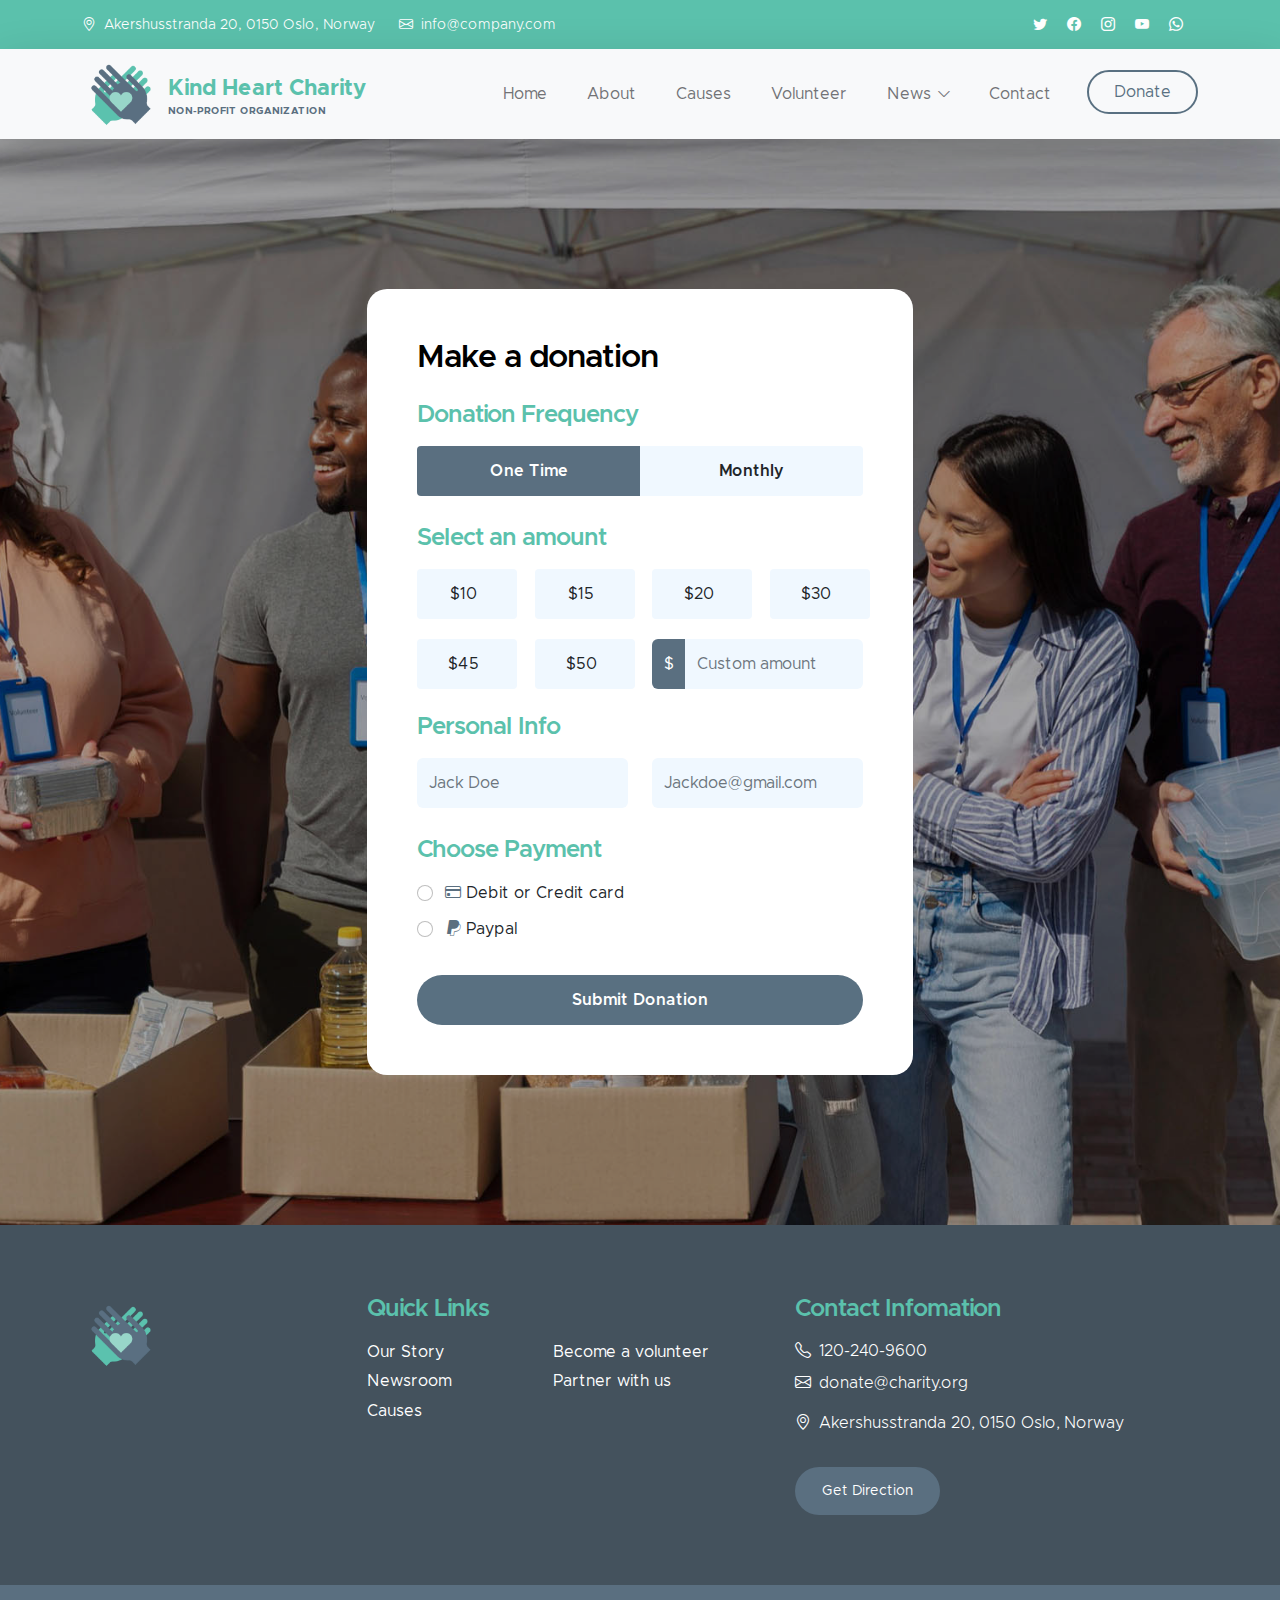
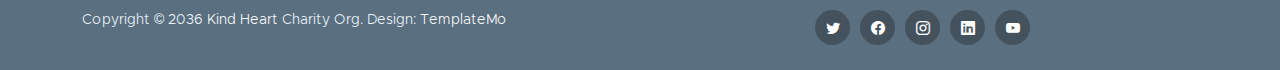
==== donate.html @ e9a48fe2 "upload template" ====
<!doctype html>
<html lang="en">
    <head>
        <meta charset="utf-8">
        <meta name="viewport" content="width=device-width, initial-scale=1">

        <meta name="description" content="">
        <meta name="author" content="">

        <title>Kind Heart Charity - Donation</title>

        <!-- CSS FILES -->        
        <link href="css/bootstrap.min.css" rel="stylesheet">

        <link href="css/bootstrap-icons.css" rel="stylesheet">

        <link href="css/templatemo-kind-heart-charity.css" rel="stylesheet">
<!--

TemplateMo 581 Kind Heart Charity

https://templatemo.com/tm-581-kind-heart-charity

-->
    </head>
    
    <body>

        <header class="site-header">
            <div class="container">
                <div class="row">
                    
                    <div class="col-lg-8 col-12 d-flex flex-wrap">
                        <p class="d-flex me-4 mb-0">
                            <i class="bi-geo-alt me-2"></i>
                            Akershusstranda 20, 0150 Oslo, Norway
                        </p>

                        <p class="d-flex mb-0">
                            <i class="bi-envelope me-2"></i>

                            <a href="mailto:info@company.com">
                                info@company.com
                            </a>
                        </p>
                    </div>

                    <div class="col-lg-3 col-12 ms-auto d-lg-block d-none">
                        <ul class="social-icon">
                            <li class="social-icon-item">
                                <a href="#" class="social-icon-link bi-twitter"></a>
                            </li>

                            <li class="social-icon-item">
                                <a href="#" class="social-icon-link bi-facebook"></a>
                            </li>

                            <li class="social-icon-item">
                                <a href="#" class="social-icon-link bi-instagram"></a>
                            </li>

                            <li class="social-icon-item">
                                <a href="#" class="social-icon-link bi-youtube"></a>
                            </li>

                            <li class="social-icon-item">
                                <a href="#" class="social-icon-link bi-whatsapp"></a>
                            </li>
                        </ul>
                    </div>

                </div>
            </div>
        </header>

        <nav class="navbar navbar-expand-lg bg-light shadow-lg">
            <div class="container">
                <a class="navbar-brand" href="index.html">
                    <img src="images/logo.png" class="logo img-fluid" alt="">
                    <span>
                        Kind Heart Charity
                        <small>Non-profit Organization</small>
                    </span>
                </a>

                <button class="navbar-toggler" type="button" data-bs-toggle="collapse" data-bs-target="#navbarNav" aria-controls="navbarNav" aria-expanded="false" aria-label="Toggle navigation">
                    <span class="navbar-toggler-icon"></span>
                </button>

                <div class="collapse navbar-collapse" id="navbarNav">
                    <ul class="navbar-nav ms-auto">
                        <li class="nav-item">
                            <a class="nav-link click-scroll" href="index.html#section_1">Home</a>
                        </li>

                        <li class="nav-item">
                            <a class="nav-link click-scroll" href="index.html#section_2">About</a>
                        </li>

                        <li class="nav-item">
                            <a class="nav-link click-scroll" href="index.html#section_3">Causes</a>
                        </li>

                        <li class="nav-item">
                            <a class="nav-link click-scroll" href="index.html#section_4">Volunteer</a>
                        </li>

                        <li class="nav-item dropdown">
                            <a class="nav-link click-scroll dropdown-toggle" href="index.html#section_5" id="navbarLightDropdownMenuLink" role="button" data-bs-toggle="dropdown" aria-expanded="false">News</a>

                            <ul class="dropdown-menu dropdown-menu-light" aria-labelledby="navbarLightDropdownMenuLink">
                                <li><a class="dropdown-item" href="news.html">News Listing</a></li>

                                <li><a class="dropdown-item" href="news-detail.html">News Detail</a></li>
                            </ul>
                        </li>

                        <li class="nav-item">
                            <a class="nav-link click-scroll" href="index.html#section_6">Contact</a>
                        </li>

                        <li class="nav-item ms-3">
                            <a class="nav-link custom-btn custom-border-btn btn" href="donate.html">Donate</a>
                        </li>
                    </ul>
                </div>
            </div>
        </nav>

        <main>

            <section class="donate-section">
                <div class="section-overlay"></div>
                <div class="container">
                    <div class="row">

                        <div class="col-lg-6 col-12 mx-auto">
                            <form class="custom-form donate-form" action="#" method="get" role="form">
                                <h3 class="mb-4">Make a donation</h3>

                                <div class="row">
                                    <div class="col-lg-12 col-12">
                                        <h5 class="mb-3">Donation Frequency</h5>
                                    </div>

                                    <div class="col-lg-6 col-6 form-check-group form-check-group-donation-frequency">
                                        <div class="form-check form-check-radio">
                                            <input class="form-check-input" type="radio" name="DonationFrequency" id="DonationFrequencyOne" checked>
                                            
                                            <label class="form-check-label" for="DonationFrequencyOne">
                                                One Time
                                            </label>
                                        </div>
                                    </div>

                                    <div class="col-lg-6 col-6 form-check-group form-check-group-donation-frequency">
                                        <div class="form-check form-check-radio">
                                            <input class="form-check-input" type="radio" name="DonationFrequency" id="DonationFrequencyMonthly">
                                            
                                            <label class="form-check-label" for="DonationFrequencyMonthly">
                                                Monthly
                                            </label>
                                        </div>
                                    </div>

                                    <div class="col-lg-12 col-12">
                                        <h5 class="mt-2 mb-3">Select an amount</h5>
                                    </div>

                                    <div class="col-lg-3 col-md-6 col-6 form-check-group">
                                        <div class="form-check form-check-radio">
                                            <input class="form-check-input" type="radio" name="flexRadioDefault" id="flexRadioDefault1">
                                            <label class="form-check-label" for="flexRadioDefault1">
                                                $10
                                            </label>
                                        </div>
                                    </div>

                                    <div class="col-lg-3 col-md-6 col-6 form-check-group">
                                        <div class="form-check form-check-radio">
                                            <input class="form-check-input" type="radio" name="flexRadioDefault" id="flexRadioDefault2">
                                            <label class="form-check-label" for="flexRadioDefault2">
                                                $15
                                            </label>
                                        </div>
                                    </div>

                                    <div class="col-lg-3 col-md-6 col-6 form-check-group">
                                        <div class="form-check form-check-radio">
                                            <input class="form-check-input" type="radio" name="flexRadioDefault" id="flexRadioDefault3">
                                            <label class="form-check-label" for="flexRadioDefault3">
                                                $20
                                            </label>
                                        </div>
                                    </div>

                                    <div class="col-lg-3 col-md-6 col-6 form-check-group">
                                        <div class="form-check form-check-radio">
                                            <input class="form-check-input" type="radio" name="flexRadioDefault" id="flexRadioDefault4">
                                            <label class="form-check-label" for="flexRadioDefault4">
                                                $30
                                            </label>
                                        </div>
                                    </div>

                                    <div class="col-lg-3 col-md-6 col-6 form-check-group">
                                        <div class="form-check form-check-radio">
                                            <input class="form-check-input" type="radio" name="flexRadioDefault" id="flexRadioDefault5">
                                            <label class="form-check-label" for="flexRadioDefault5">
                                                $45
                                            </label>
                                        </div>
                                    </div>

                                    <div class="col-lg-3 col-md-6 col-6 form-check-group">
                                        <div class="form-check form-check-radio">
                                            <input class="form-check-input" type="radio" name="flexRadioDefault" id="flexRadioDefault6">
                                            <label class="form-check-label" for="flexRadioDefault6">
                                                $50
                                            </label>
                                        </div>
                                    </div>

                                    <div class="col-lg-6 col-12 form-check-group">
                                        <div class="input-group">
                                            <span class="input-group-text" id="basic-addon1">$</span>
                                            
                                            <input type="text" class="form-control" placeholder="Custom amount" aria-label="Username" aria-describedby="basic-addon1">
                                        </div>
                                    </div>

                                    <div class="col-lg-12 col-12">
                                        <h5 class="mt-1">Personal Info</h5>
                                    </div>

                                    <div class="col-lg-6 col-12 mt-2">
                                        <input type="text" name="donation-name" id="donation-name" class="form-control" placeholder="Jack Doe" required>
                                    </div>

                                    <div class="col-lg-6 col-12 mt-2">
                                        <input type="email" name="donation-email" id="donation-email" pattern="[^ @]*@[^ @]*" class="form-control" placeholder="Jackdoe@gmail.com" required>
                                    </div>

                                    <div class="col-lg-12 col-12">
                                        <h5 class="mt-4 pt-1">Choose Payment</h5>
                                    </div>

                                    <div class="col-lg-12 col-12 mt-2">
                                        <div class="form-check">
                                            <input class="form-check-input" type="radio" name="DonationPayment" id="flexRadioDefault9">
                                            <label class="form-check-label" for="flexRadioDefault9">
                                                <i class="bi-credit-card custom-icon ms-1"></i>
                                                Debit or Credit card
                                            </label>
                                        </div>

                                        <div class="form-check">
                                            <input class="form-check-input" type="radio" name="DonationPayment" id="flexRadioDefault10">
                                            <label class="form-check-label" for="flexRadioDefault10">
                                                <i class="bi-paypal custom-icon ms-1"></i>
                                                Paypal
                                            </label>
                                        </div>

                                        <button type="submit" class="form-control mt-4">Submit Donation</button>
                                    </div>
                                </div>
                            </form>
                        </div>

                    </div>
                </div>
            </section>
        </main>

        <footer class="site-footer">
            <div class="container">
                <div class="row">
                    <div class="col-lg-3 col-12 mb-4">
                        <img src="images/logo.png" class="logo img-fluid" alt="">
                    </div>

                    <div class="col-lg-4 col-md-6 col-12 mb-4">
                        <h5 class="site-footer-title mb-3">Quick Links</h5>

                        <ul class="footer-menu">
                            <li class="footer-menu-item"><a href="#" class="footer-menu-link">Our Story</a></li>

                            <li class="footer-menu-item"><a href="#" class="footer-menu-link">Newsroom</a></li>

                            <li class="footer-menu-item"><a href="#" class="footer-menu-link">Causes</a></li>

                            <li class="footer-menu-item"><a href="#" class="footer-menu-link">Become a volunteer</a></li>

                            <li class="footer-menu-item"><a href="#" class="footer-menu-link">Partner with us</a></li>
                        </ul>
                    </div>

                    <div class="col-lg-4 col-md-6 col-12 mx-auto">
                        <h5 class="site-footer-title mb-3">Contact Infomation</h5>

                        <p class="text-white d-flex mb-2">
                            <i class="bi-telephone me-2"></i>

                            <a href="tel: 305-240-9671" class="site-footer-link">
                                120-240-9600
                            </a>
                        </p>

                        <p class="text-white d-flex">
                            <i class="bi-envelope me-2"></i>

                            <a href="mailto:donate@charity.org" class="site-footer-link">
                                donate@charity.org
                            </a>
                        </p>

                        <p class="text-white d-flex mt-3">
                            <i class="bi-geo-alt me-2"></i>
                            Akershusstranda 20, 0150 Oslo, Norway
                        </p>

                        <a href="#" class="custom-btn btn mt-3">Get Direction</a>
                    </div>
                </div>
            </div>

            <div class="site-footer-bottom">
                <div class="container">
                    <div class="row">

                        <div class="col-lg-6 col-md-7 col-12">
                            <p class="copyright-text mb-0">Copyright © 2036 <a href="#">Kind Heart</a> Charity Org.
                        	Design: <a href="https://templatemo.com" target="_blank">TemplateMo</a></p>
                        </div>
                        
                        <div class="col-lg-6 col-md-5 col-12 d-flex justify-content-center align-items-center mx-auto">
                            <ul class="social-icon">
                                <li class="social-icon-item">
                                    <a href="#" class="social-icon-link bi-twitter"></a>
                                </li>

                                <li class="social-icon-item">
                                    <a href="#" class="social-icon-link bi-facebook"></a>
                                </li>

                                <li class="social-icon-item">
                                    <a href="#" class="social-icon-link bi-instagram"></a>
                                </li>

                                <li class="social-icon-item">
                                    <a href="#" class="social-icon-link bi-linkedin"></a>
                                </li>

                                <li class="social-icon-item">
                                    <a href="https://youtube.com/templatemo" class="social-icon-link bi-youtube"></a>
                                </li>
                            </ul>
                        </div>
                        
                    </div>
                </div>
            </div>
        </footer>

        <!-- JAVASCRIPT FILES -->
        <script src="js/jquery.min.js"></script>
        <script src="js/bootstrap.min.js"></script>
        <script src="js/jquery.sticky.js"></script>
        <script src="js/counter.js"></script>
        <script src="js/custom.js"></script>

    </body>
</html>
---- css/templatemo-kind-heart-charity.css ----
/*

TemplateMo 581 Kind Heart Charity

https://templatemo.com/tm-581-kind-heart-charity

*/



@font-face {
    font-family: 'Metropolis';
    src: url('../fonts/Metropolis/Metropolis-Regular.woff2') format('woff2'),
        url('../fonts/Metropolis/Metropolis-Regular.woff') format('woff');
    font-weight: normal;
    font-style: normal;
    font-display: swap;
}

@font-face {
    font-family: 'Metropolis';
    src: url('../fonts/Metropolis/Metropolis-Light.woff2') format('woff2'),
        url('../fonts/Metropolis/Metropolis-Light.woff') format('woff');
    font-weight: 300;
    font-style: normal;
    font-display: swap;
}

@font-face {
    font-family: 'Metropolis';
    src: url('../fonts/Metropolis/Metropolis-SemiBold.woff2') format('woff2'),
        url('../fonts/Metropolis/Metropolis-SemiBold.woff') format('woff');
    font-weight: 600;
    font-style: normal;
    font-display: swap;
}

@font-face {
    font-family: 'Metropolis';
    src: url('../fonts/Metropolis/Metropolis-Bold.woff2') format('woff2'),
        url('../fonts/Metropolis/Metropolis-Bold.woff') format('woff');
    font-weight: bold;
    font-style: normal;
    font-display: swap;
}

/*---------------------------------------
  CUSTOM PROPERTIES ( VARIABLES )             
-----------------------------------------*/
:root {
  --white-color:                  #ffffff;
  --primary-color:                #5bc1ac;
  --secondary-color:              #5a6f80;
  --section-bg-color:             #f0f8ff;
  --site-footer-bg-color:         #44525d;
  --custom-btn-bg-color:          #597081;
  --custom-btn-bg-hover-color:    #5bc1ac;
  --dark-color:                   #000000;
  --p-color:                      #717275;
  --border-color:                 #e9eaeb;

  --body-font-family:             'Metropolis', sans-serif;

  --h1-font-size:                 52px;
  --h2-font-size:                 46px;
  --h3-font-size:                 32px;
  --h4-font-size:                 28px;
  --h5-font-size:                 24px;
  --h6-font-size:                 22px;
  --p-font-size:                  16px;
  --btn-font-size:                18px;
  --copyright-font-size:          14px;

  --border-radius-large:          100px;
  --border-radius-medium:         20px;
  --border-radius-small:          10px;

  --font-weight-light:            300;
  --font-weight-normal:           400;
  --font-weight-semibold:         600;
  --font-weight-bold:             700;
}

body {
  background-color: var(--white-color);
  font-family: var(--body-font-family); 
}


/*---------------------------------------
  TYPOGRAPHY               
-----------------------------------------*/

h2,
h3,
h4,
h5,
h6 {
  color: var(--dark-color);
}

h1,
h2,
h3,
h4,
h5,
h6 {
  font-weight: var(--font-weight-semibold);
  letter-spacing: -1px;
}

h1 {
  font-size: var(--h1-font-size);
  font-weight: var(--font-weight-bold);
  letter-spacing: -2px;
}

h2 {
  color: var(--secondary-color);
  font-size: var(--h2-font-size);
  letter-spacing: -2px;
}

h3 {
  font-size: var(--h3-font-size);
}

h4 {
  font-size: var(--h4-font-size);
}

h5 {
  color: var(--primary-color);
  font-size: var(--h5-font-size);
}

h6 {
  font-size: var(--h6-font-size);
}

p {
  color: var(--p-color);
  font-size: var(--p-font-size);
  font-weight: var(--font-weight-light);
}

ul li {
  color: var(--p-color);
  font-size: var(--p-font-size);
  font-weight: var(--font-weight-normal);
}

a, 
button {
  touch-action: manipulation;
  transition: all 0.3s;
}

a {
  color: var(--p-color);
  text-decoration: none;
}

a:hover {
  color: var(--primary-color);
}

b,
strong {
  font-weight: var(--font-weight-bold);
}


/*---------------------------------------
  SECTION               
-----------------------------------------*/
.section-padding {
  padding-top: 100px;
  padding-bottom: 100px;
}

.section-bg {
  background-color: var(--section-bg-color);
}

.section-overlay {
  background: rgba(0, 0, 0, 0.35);
  position: absolute;
  top: 0;
  left: 0;
  pointer-events: none;
  width: 100%;
  height: 100%;
}

.section-overlay + .container {
  position: relative;
}


/*---------------------------------------
  CUSTOM BLOCK               
-----------------------------------------*/
.custom-block-wrap {
  background: var(--white-color);
  border-radius: var(--border-radius-medium);
  position: relative;
  overflow: hidden;
  transition: all 0.5s;
}

.custom-block-wrap:hover {
  box-shadow: 0 1rem 3rem rgba(0,0,0,.175);
}

.custom-block-body {
  padding: 30px;
}

.custom-block-image {
  display: block;
  width: 100%;
  height: 100%;
  object-fit: cover;
}

.custom-block .custom-btn {
  border-radius: 0;
  display: block;
}


/*---------------------------------------
  PROGRESS BAR               
-----------------------------------------*/
.progress {
  background: var(--border-color);
  height: 5px;
}

.progress-bar {
  background: var(--secondary-color);
}


/*---------------------------------------
  CUSTOM ICON COLOR               
-----------------------------------------*/
.custom-icon {
  color: var(--secondary-color);
}


/*---------------------------------------
  CUSTOM LIST               
-----------------------------------------*/
.custom-list {
  margin-bottom: 0;
  padding-left: 0;
}

.custom-list-item {
  list-style: none;
  margin-top: 10px;
  margin-bottom: 10px;
}


/*---------------------------------------
  CUSTOM TEXT BOX               
-----------------------------------------*/
.custom-text-box {
  background: var(--white-color);
  border-radius: var(--border-radius-medium);
  margin-bottom: 24px;
  padding: 40px;
}

.custom-text-box-image {
  border-radius: var(--border-radius-medium);
  width: 100%;
  height: 100%;
  object-fit: cover;
}

.custom-text-box-icon {
  background: var(--section-bg-color);
  border-radius: var(--border-radius-large);
  color: var(--secondary-color);
  font-size: var(--h6-font-size);
  text-align: center;
  display: inline-block;
  vertical-align: middle;
  width: 25px;
  height: 25px;
  line-height: 30px;
}


/*---------------------------------------
  AVATAR IMAGE - TESTIMONIAL, AUTHOR               
-----------------------------------------*/
.avatar-image {
  border-radius: var(--border-radius-large);
  width: 65px;
  height: 65px;
  object-fit: cover;
}


/*---------------------------------------
  CUSTOM BUTTON               
-----------------------------------------*/
.custom-btn {
  background: var(--secondary-color);
  border: 2px solid transparent;
  border-radius: var(--border-radius-large);
  color: var(--white-color);
  font-size: var(--btn-font-size);
  font-weight: var(--font-weight-normal);
  line-height: normal;
  padding: 15px 25px;
}

.navbar-expand-lg .navbar-nav .nav-link.custom-btn {
  color: var(--custom-btn-bg-color);
  margin-top: 8px;
  padding: 12px 25px;
}

.custom-btn:hover {
  background: var(--primary-color);
  color: var(--white-color);
}

.custom-border-btn {
  background: transparent;
  border: 2px solid var(--custom-btn-bg-color);
  color: var(--primary-color);
}

.navbar-expand-lg .navbar-nav .nav-link.custom-btn:hover,
.custom-border-btn:hover {
  background: var(--custom-btn-bg-hover-color);
  border-color: transparent;
  color: var(--white-color);
}


/*---------------------------------------
  NAVIGATION              
-----------------------------------------*/
.navbar {
  background: var(--white-color);
  z-index: 9;
  padding-top: 0;
  padding-bottom: 0;
}

.navbar-brand {
  color: var(--primary-color);
  font-size: var(--h6-font-size);
  font-weight: var(--font-weight-bold);
}

.navbar-brand span {
  display: inline-block;
  vertical-align: middle;
}

.navbar-brand small {
  color: var(--secondary-color);
  display: block;
  font-size: 10px;
  line-height: normal;
  text-transform: uppercase;
}

.logo {
  width: 80px;
  height: auto;
}

.navbar-expand-lg .navbar-nav .nav-link {
  margin-right: 0;
  margin-left: 0;
  padding: 20px;
}

.navbar-nav .nav-link {
  display: inline-block;
  color: var(--p-color);
  font-size: var(--p-font-size);
  font-weight: var(--font-weight-medium);
  position: relative;
  padding-top: 15px;
  padding-bottom: 15px;
}

.navbar-nav .nav-link.active, 
.navbar-nav .nav-link:hover {
  background: transparent;
  color: var(--primary-color);
}

.dropdown-menu {
  background: var(--white-color);
  box-shadow: 0 1rem 3rem rgba(0,0,0,.175);
  border: 0;
  max-width: 50px;
  padding: 0;
  margin-top: 20px;
}

.dropdown-item {
  display: inline-block;
  color: var(--p-bg-color);
  font-size: var(--menu-font-size);
  font-weight: var(--font-weight-medium);
  position: relative;
  padding-top: 10px;
  padding-bottom: 10px;
}

.dropdown-menu li:last-child .dropdown-item {
  padding-top: 0;
}

.dropdown-item.active, 
.dropdown-item:active,
.dropdown-item:focus, 
.dropdown-item:hover {
  background: transparent;
  color: var(--primary-color);
}

.dropdown-toggle::after {
  content: "\f282";
  display: inline-block;
  font-family: bootstrap-icons !important;
  font-size: var(--copyright-font-size);
  font-style: normal;
  font-weight: normal !important;
  font-variant: normal;
  text-transform: none;
  line-height: 1;
  vertical-align: -.125em;
  -webkit-font-smoothing: antialiased;
  -moz-osx-font-smoothing: grayscale;
  position: relative;
  left: 2px;
  border: 0;
}

@media screen and (min-width: 992px) {
  .dropdown:hover .dropdown-menu {
    display: block;
    margin-top: 0;
  }
}

.navbar-toggler {
  border: 0;
  padding: 0;
  cursor: pointer;
  margin: 0;
  width: 30px;
  height: 35px;
  outline: none;
}

.navbar-toggler:focus {
  outline: none;
  box-shadow: none;
}

.navbar-toggler[aria-expanded="true"] .navbar-toggler-icon {
  background: transparent;
}

.navbar-toggler[aria-expanded="true"] .navbar-toggler-icon:before,
.navbar-toggler[aria-expanded="true"] .navbar-toggler-icon:after {
  transition: top 300ms 50ms ease, -webkit-transform 300ms 350ms ease;
  transition: top 300ms 50ms ease, transform 300ms 350ms ease;
  transition: top 300ms 50ms ease, transform 300ms 350ms ease, -webkit-transform 300ms 350ms ease;
  top: 0;
}

.navbar-toggler[aria-expanded="true"] .navbar-toggler-icon:before {
  transform: rotate(45deg);
}

.navbar-toggler[aria-expanded="true"] .navbar-toggler-icon:after {
  transform: rotate(-45deg);
}

.navbar-toggler .navbar-toggler-icon {
  background: var(--dark-color);
  transition: background 10ms 300ms ease;
  display: block;
  width: 30px;
  height: 2px;
  position: relative;
}

.navbar-toggler .navbar-toggler-icon:before,
.navbar-toggler .navbar-toggler-icon:after {
  transition: top 300ms 350ms ease, -webkit-transform 300ms 50ms ease;
  transition: top 300ms 350ms ease, transform 300ms 50ms ease;
  transition: top 300ms 350ms ease, transform 300ms 50ms ease, -webkit-transform 300ms 50ms ease;
  position: absolute;
  right: 0;
  left: 0;
  background: var(--dark-color);
  width: 30px;
  height: 2px;
  content: '';
}

.navbar-toggler .navbar-toggler-icon::before {
  top: -8px;
}

.navbar-toggler .navbar-toggler-icon::after {
  top: 8px;
}


/*---------------------------------------
  SITE HEADER              
-----------------------------------------*/
.site-header {
  background: var(--primary-color);
  padding-top: 15px;
  padding-bottom: 10px;
}

.site-header p,
.site-header p a,
.site-header .social-icon-link {
  color: var(--white-color);
  font-size: var(--copyright-font-size);
}

.site-header .social-icon {
  text-align: right;
}

.site-header .social-icon-link {
  background: transparent;
  width: inherit;
  height: inherit;
  line-height: inherit;
  margin-right: 15px;
}


/*---------------------------------------
  HERO & HERO SLIDE         
-----------------------------------------*/
.hero-section-full-height {
  height: 680px;
  min-height: 680px;
  position: relative;
}

.carousel:hover .carousel-control-next-icon, 
.carousel:hover .carousel-control-prev-icon {
  opacity: 1;
}

#hero-slide .carousel-item {
  height: 680px;
  min-height: 680px;
}

#hero-slide .carousel-caption {
  background: var(--white-color);
  clip-path: polygon(100% 100%, 100% 150px, 0 100%);
  color: var(--secondary-color);
  top: 1px;
  bottom: -1px;
  right: 0;
  left: auto;
  text-align: right;
  min-width: 680px;
  min-height: 680px;
  padding: 100px 100px 50px 100px;
}

.carousel-image {
  display: block;
  width: 100%;
  min-height: 680px;
}

#hero-slide .carousel-indicators-wrap {
  position: absolute;
  bottom: 0;
  right: 0;
  left: 0;
}

#hero-slide .carousel-indicators {
  margin-right: 0;
  margin-left: 22px;
  justify-content: inherit;
}

.carousel-control-next, 
.carousel-control-prev {
  opacity: 1;
}

.carousel-control-next-icon, 
.carousel-control-prev-icon {
  background-color: var(--secondary-color);
  border-radius: var(--border-radius-large);
  background-size: 60% 60%;
  width: 80px;
  height: 80px;
  opacity: 0;
  transition: all 0.5s;
}

.carousel-control-next-icon:hover, 
.carousel-control-prev-icon:hover {
  background-color: var(--primary-color);
}


/*---------------------------------------
  FEATURE BLOCK              
-----------------------------------------*/
.featured-block {
  text-align: center;
  transition: all 0.5s ease;
  min-height: 256px;
  padding: 15px;
}

.featured-block:hover {
  background: var(--white-color);
  border-radius: var(--border-radius-medium);
  box-shadow: 0 1rem 3rem rgba(0,0,0,.175);
}

.featured-block:hover .featured-block-image {
  transform: scale(0.75);
}

.featured-block-image {
  display: block;
  margin: auto;
  transition: all 0.5s;
}

.featured-block:hover .featured-block-text {
  margin-top: 0;
}

.featured-block-text {
  color: var(--primary-color);
  font-size: var(--h5-font-size);
  margin-top: 20px;
  transition: all 0.5s;
}


/*---------------------------------------
  ABOUT              
-----------------------------------------*/
.about-section {
  background-repeat: no-repeat;
  background-position: center;
  background-size: cover;
}

.about-image {
  border-radius: var(--border-radius-medium);
  display: block;
  width: 350px;
  height: 400px;
  object-fit: cover;
}

.custom-text-block {
  padding: 60px 40px;
}


/*---------------------------------------
  COUNTER NUMBERS              
-----------------------------------------*/
.counter-thumb {
  margin: 20px;
  margin-bottom: 0;
}

.counter-number,
.counter-text {
  color: var(--secondary-color);
  display: block;
}

.counter-number,
.counter-number-text {
  color: var(--primary-color);
  font-size: var(--h1-font-size);
  font-weight: var(--font-weight-bold);
  line-height: normal;
}


/*---------------------------------------
  VOLUNTEER              
-----------------------------------------*/
.volunteer-section {
  background: var(--secondary-color);
  position: relative;
  overflow: hidden;
}

.volunteer-section::after {
  content: "";
  background: var(--primary-color);
  border-radius: 50%;
  position: absolute;
  bottom: -110px;
  right: -80px;
  width: 350px;
  height: 350px;
}

.volunteer-form {
  background: var(--white-color);
  border-radius: var(--border-radius-medium);
  padding: 50px;
}

.volunteer-image {
  border-radius: 100%;
  display: block;
  margin: auto;
  width: 300px;
  height: 300px;
  object-fit: cover;
}

.volunteer-section .custom-block-body {
  max-width: 440px;
  margin: 0 auto;
}

.volunteer-section .custom-block-body p {
  line-height: 1.7;
}


/*---------------------------------------
  DONATE              
-----------------------------------------*/
.donate-section {
  background-image: url('../images/different-people-doing-volunteer-work.jpg');
  background-repeat: no-repeat;
  background-position: center;
  background-size: cover;
  position: relative;
  padding-top: 150px;
  padding-bottom: 150px;
}

.donate-form {
  background: var(--white-color);
  border-radius: var(--border-radius-medium);
  position: relative;
  overflow: hidden;
  padding: 50px;
}


/*---------------------------------------
  NEWS         
-----------------------------------------*/
.news-detail-header-section {
  background-image: url('../images/news/close-up-volunteer-oganizing-stuff-donation.jpg');
  background-repeat: no-repeat;
  background-position: center;
  background-size: cover;
  position: relative;
  padding-top: 150px;
  padding-bottom: 150px;
}

.news-block-top {
  border-radius: var(--border-radius-medium);
  position: relative;
  overflow: hidden;
}

.news-block-two-col-image-wrap {
  border-radius: var(--border-radius-small);
  position: relative;
  overflow: hidden;
  width: 150px;
  margin-right: 20px;
}

.news-category-block {
  background: var(--secondary-color);
  position: absolute;
  bottom: 0;
  right: 0;
  left: 0;
  padding: 10px 20px;
}

.news-category-block .category-block-link {
  color: var(--white-color);
  margin-right: 10px;
}

.news-block-info {
  padding-top: 10px;
  padding-bottom: 10px;
}

.news-block-title-link {
  color: var(--dark-color);
}

.news-detail-image {
  display: block;
  border-radius: var(--border-radius-medium);
}

blockquote {
  background: var(--section-bg-color);
  border-radius: var(--border-radius-small);
  font-size: var(--h5-font-size);
  font-weight: var(--font-weight-semibold);
  color: var(--site-footer-bg-color);
  margin-top: 30px;
  margin-bottom: 30px;
  padding: 90px 50px 50px 50px;
  text-align: center;
}

blockquote::before {
  content: "“";
  color: var(--custom-btn-bg-color);
  font-size: 100px;
  line-height: 1rem;
  display: block;
}

.author-comment-link {
  font-size: var(--copyright-font-size);
  font-weight: var(--font-weight-semibold);
}

.search-form {
  margin-top: 20px;
}

.category-block,
.subscribe-form {
  margin-top: 40px;
  margin-bottom: 40px;
}

.category-block-link {
  font-size: var(--copyright-font-size);
  margin-top: 5px;
  margin-bottom: 5px;
}

.category-block-link:hover {
  color: var(--primary-color);
}

.badge {
  background: var(--secondary-color);
  border-radius: var(--border-radius-medium);
  font-weight: var(--font-weight-normal);
  line-height: normal;
  padding-bottom: 2px;
}

.tags-block-link {
  border: 1px solid var(--border-color);
  border-radius: var(--border-radius-medium);
  display: inline-block;
  font-size: var(--copyright-font-size);
  line-height: normal;
  margin-right: 10px;
  margin-top: 5px;
  margin-bottom: 5px;
  padding: 8px 15px;
}

.tags-block-link:hover {
  border-color: var(--dark-color);
  color: var(--dark-color);
}

.cta-section {
  position: relative;
  overflow: hidden;
}

.cta-section::before {
  content: "";
  background-color: var(--primary-color);
  border-radius: 50%;
  position: absolute;
  top: -100px;
  left: -30px;
  margin: auto;
  width: 200px;
  height: 200px;
}

.cta-section::after {
  content: "";
  border: 20px solid var(--custom-btn-bg-color);
  border-radius: 50%;
  position: absolute;
  bottom: -100px;
  right: 0;
  left: 0;
  margin: auto;
  width: 150px;
  height: 150px;
}


/*---------------------------------------
  TESTIMONIAL CAROUSEL              
-----------------------------------------*/
.testimonial-section {
  position: relative;
  overflow: hidden;
  text-align: center;
}

.testimonial-section::before {
  content: "";
  background-color: var(--primary-color);
  border-radius: 50%;
  position: absolute;
  top: -100px;
  left: -30px;
  margin: auto;
  width: 250px;
  height: 250px;
}

.testimonial-section::after {
  content: "";
  background: var(--custom-btn-bg-color);
  border-radius: 50%;
  position: absolute;
  bottom: -110px;
  right: -80px;
  width: 350px;
  height: 350px;
}

#testimonial-carousel .carousel-caption {
  position: relative;
  right: 0;
  bottom: 0;
  left: 0;
}

#testimonial-carousel .carousel-title {
  background: var(--section-bg-color);
  line-height: normal;
  margin-bottom: 30px;
}

#testimonial-carousel .carousel-title::before {
  content: open-quote;
  color: var(--p-color);
  font-size: var(--h1-font-size);
  position: relative;
  top: 10px;
  right: 10px;
}

#testimonial-carousel .carousel-title::after {
  content: close-quote;
  color: var(--p-color);
  font-size: var(--h1-font-size);
  position: relative;
  top: 10px;
  left: 10px;
}

#testimonial-carousel .carousel-title {
  quotes: "“" "”" "‘" "’";
}

#testimonial-carousel .carousel-name {
  background: var(--primary-color);
  border-radius: var(--border-radius-medium);
  position: relative;
  overflow: hidden;
  padding: 10px 20px;
}

#testimonial-carousel .carousel-name::before {
  content: "";
  position: absolute;
  top: -10px;
  right: 0;
  left: 0;
  width: 0;
  height: 0;
  margin: auto;
  border-left: 10px solid transparent;
  border-right: 10px solid transparent;
  border-bottom: 10px solid var(--primary-color);
}

.carousel-name-title {
  font-weight: var(--font-weight-semibold);
}

#testimonial-carousel .carousel-indicators {
  position: relative;
  top: 150px;
  bottom: auto;
  margin-top: 50px;
  margin-bottom: 150px;
}

#testimonial-carousel .carousel-indicators li {
  text-indent: inherit;
  background: transparent;
  margin: 0 10px; 
}

#testimonial-carousel .carousel-indicators li,
#testimonial-carousel .carousel-indicators li::before {
  width: 45px;
  height: 45px; 
}

#testimonial-carousel .carousel-indicators .avatar-image {
  width: 45px;
  height: 45px; 
}

#testimonial-carousel .carousel-indicators .active,
#testimonial-carousel .carousel-indicators .active .avatar-image {
  background: transparent;
  width: 50px; 
  height: 50px;
}


/*---------------------------------------
  CONTACT               
-----------------------------------------*/
.contact-section {
  background: var(--white-color);
}

.contact-form {
  background: var(--section-bg-color);
  border-radius: var(--border-radius-small);
  padding: 40px;
}

.contact-info-wrap {
  padding-top: 40px;
}

.contact-image-wrap {
  border-bottom: 1px solid rgba(0, 0, 0, 0.05);
  margin-top: 20px;
  margin-bottom: 30px;
  padding-bottom: 30px;
  width: 100%;
}


/*---------------------------------------
  CUSTOM FORM               
-----------------------------------------*/
.custom-form .form-control,
.input-group-file {
  background-color: var(--section-bg-color);
  box-shadow: none;
  border: 0;
  color: var(--p-color);
  margin-bottom: 24px;
  padding-top: 13px;
  padding-bottom: 13px;
  outline: none;
}

.custom-form .form-control:hover,
.custom-form .form-control:focus {
  border-color: var(--secondary-color);
}

.custom-form label {
  margin-bottom: 10px;
}

.custom-form .form-check-group {
  margin-bottom: 20px;
}

.donate-form .form-check-group-donation-frequency {
  padding-right: 0;
}

.form-check-group-donation-frequency + .form-check-group-donation-frequency {
  padding-right: 12px;
  padding-left: 0;
}

.form-check-group-donation-frequency .form-check-label {
  font-weight: var(--font-weight-semibold);
}

#DonationFrequencyOne {
  border-top-right-radius: 0;
  border-bottom-right-radius: 0;
}

#DonationFrequencyMonthly {
  border-top-left-radius: 0;
  border-bottom-left-radius: 0;
}

.custom-form .form-check-radio {
  position: relative;
  height: 100%;
  padding-left: 0;
}

.custom-form .input-group-text {
  background: var(--secondary-color);
  border: 0;
  color: var(--white-color);
}

.custom-form .form-check-radio .form-check-label {
  position: absolute;
  top: 50%;
  left: 50%;
  transform: translate(-50%, -50%);
  text-align: center;
}

.form-check-radio .form-check-input[type=radio] {
  background-color: var(--section-bg-color);
  border-radius: .25rem;
  border: 0;
  box-shadow: none;
  outline: none;
  width: 100%;
  margin-top: 0;
  margin-left: 0;
  padding: 25px 50px;
  transition: all 0.5s;
}

.form-check-radio .form-check-input:checked[type=radio] {
  background-image: none;
}

.form-check-radio .form-check-input:checked[type=radio] + .form-check-label,
.form-check-radio .form-check-input:hover + .form-check-label,
.form-check-radio .form-check-input:checked + .form-check-label {
  color: var(--white-color);
}

.form-check-radio .form-check-input:hover,
.form-check-radio .form-check-input:checked {
  background-color: var(--secondary-color);
  border-color: var(--white-color);
}

.input-group-file {
  border-radius: .25rem;
  padding: 13px .75rem;
}

.input-group-file input[type=file] {
  width: 0.1px;
  height: 0.1px;
  opacity: 0;
  overflow: hidden;
  position: absolute;
  z-index: -1;
  padding: 0;
}

.input-group-file .input-group-text {
  background: transparent;
  color: inherit;
  margin-bottom: 0;
  padding: 0;
}

.custom-form button[type="submit"] {
  background: var(--custom-btn-bg-color);
  border: none;
  border-radius: var(--border-radius-large);
  color: var(--white-color);
  font-size: var(--p-font-size);
  font-weight: var(--font-weight-semibold);
  transition: all 0.3s;
  margin-bottom: 0;
}

.custom-form button[type="submit"]:hover,
.custom-form button[type="submit"]:focus {
  background: var(--custom-btn-bg-hover-color);
  border-color: transparent;
}


/*---------------------------------------
  CONTACT SEARCH & DONATE & SUBCRIBE FORM              
-----------------------------------------*/
.contact-form .form-control {
  background: var(--white-color);
}

.search-form {
  position: relative;
}

.search-form .form-control {
  padding-right: 50px;
}

.search-form button[type="submit"] {
  background: transparent;
  position: absolute;
  top: 0;
  right: 0;
  color: var(--p-color);
  width: 50px;
  padding: 12px;
}

.search-form button[type="submit"]:hover {
  background: transparent;
  color: var(--dark-color);
}

.subscribe-form {
  background: var(--section-bg-color);
  border-radius: var(--border-radius-small);
  padding: 30px;
}

.subscribe-form .form-control {
  background: var(--white-color);
}

.donate-form .form-control {
  margin-bottom: 0;
}


/*---------------------------------------
  SITE FOOTER              
-----------------------------------------*/
.site-footer {
  background-color: var(--site-footer-bg-color);
  padding-top: 70px;
}

.site-footer-bottom {
  background-color: var(--secondary-color);
  position: relative;
  z-index: 2;
  margin-top: 70px;
  padding-top: 25px;
  padding-bottom: 25px;
}

.site-footer-bottom a {
	color: var(--white-color);
}

.site-footer-bottom a:hover {
	color: #FF6;
}

.site-footer-link {
  color: var(--white-color);
}

.copyright-text {
  color: var(--section-bg-color);
  font-size: var(--copyright-font-size);
  margin-right: 30px;
}

.site-footer .custom-btn {
  font-size: var(--copyright-font-size);
}

.site-footer .custom-btn:hover {
  background: var(--primary-color);
}


/*---------------------------------------
  FOOTER MENU               
-----------------------------------------*/
.footer-menu {
  column-count: 2;
  margin: 0;
  padding: 0;
}

.footer-menu-item {
  list-style: none;
  display: block;
}

.footer-menu-link {
  font-size: var(--p-font-size);
  color: var(--white-color);
  display: inline-block;
  vertical-align: middle;
  margin-right: 10px;
  margin-bottom: 5px;
}


/*---------------------------------------
  SOCIAL ICON               
-----------------------------------------*/
.social-icon {
  margin: 0;
  padding: 0;
}

.social-icon-item {
  list-style: none;
  display: inline-block;
  vertical-align: top;
}

.social-icon-link {
  background: var(--site-footer-bg-color);
  border-radius: var(--border-radius-large);
  color: var(--white-color);
  font-size: var(--copyright-font-size);
  display: block;
  margin-right: 5px;
  text-align: center;
  width: 35px;
  height: 35px;
  line-height: 38px;
}

.social-icon-link:hover {
  background: var(--primary-color);
  color: var(--white-color);
}


/*---------------------------------------
  RESPONSIVE STYLES               
-----------------------------------------*/
@media screen and (min-width: 1600px) {
  .featured-block {
    min-height: inherit;
  }

  .volunteer-section::after {
    width: 450px;
    height: 450px;
  }
  
  .volunteer-image {
    width: 350px;
    height: 350px;
  }
}

@media screen and (max-width: 1170px) {
  #hero-slide .carousel-image {
    height: 100%;
    object-fit: cover;
  }
}

@media screen and (max-width: 991px) {
  h1 {
    font-size: 42px;
  }

  h2 {
    font-size: 36px;
  }

  h3 {
    font-size: 32px;
  }

  h4 {
    font-size: 28px;
  }

  h5 {
    font-size: 20px;
  }

  h6 {
    font-size: 18px;
  }

  .section-padding {
    padding-top: 50px;
    padding-bottom: 50px;
  }

  .hero-form {
    padding-bottom: 40px;
  }

  .donate-form {
    padding: 35px;
  }

  .navbar {
    padding-top: 6px;
    padding-bottom: 6px;
  }

  .navbar-expand-lg .navbar-nav {
    padding-bottom: 30px;
  }

  .navbar-expand-lg .navbar-nav .nav-link {
    padding: 8px 20px;
  }

  .site-header .social-icon {
    text-align: left;
    margin-top: 5px;
  }

  .hero-section-full-height {
    height: inherit;
  }

  .carousel:hover .carousel-control-next-icon, 
  .carousel:hover .carousel-control-prev-icon {
    opacity: 1;
  }

  #hero-slide .carousel-item {
    height: inherit;
  }

  .carousel-control-prev {
    left: 12px;
  }

  .carousel-control-next {
    right: 12px;
  }

  .carousel-control-next-icon, 
  .carousel-control-prev-icon {
    opacity: 1;
    width: 60px;
    height: 60px;
  }

  .news-detail-header-section {
    padding-top: 100px;
    padding-bottom: 100px;
  }

  .cta-section::before {
    width: 150px;
    height: 150px;
  }

  .cta-section::after {
    bottom: -60px;
    width: 100px;
    height: 100px;
  }

  .cta-section .row {
    padding-top: 50px;
    padding-bottom: 50px;
  }

  .volunteer-section::after {
    width: 300px;
    height: 300px;
  }

  .testimonial-section::before {
    width: 150px;
    height: 150px;
  }

  .testimonial-section::after {
    width: 200px;
    height: 200px;
  }

  #testimonial-carousel .carousel-caption {
    padding-top: 0;
  }

  blockquote {
    padding: 70px 30px 30px 30px;
  }

  .about-image {
    width: inherit;
    height: 450px;
  }

  .volunteer-image {
    width: 250px;
    height: 250px;
    margin: 0;
  }

  .custom-text-block {
    padding: 20px 0 0 0;
  }

  .custom-text-box,
  .volunteer-form {
    padding: 30px;
  }

  .counter-number, 
  .counter-number-text {
    font-size: var(--h2-font-size);
  }

  .contact-info-wrap {
    padding-top: 0;
  }

  .site-footer {
    padding-top: 50px;
  }

  .copyright-text-wrap {
    justify-content: center;
  }

  .site-footer-bottom {
    text-align: center;
    margin-top: 50px;
  }

  .site-footer-bottom .footer-menu {
    margin-top: 10px;
    margin-bottom: 10px;
  }
}

@media screen and (max-width: 580px) {
  .hero-section-full-height,
  #hero-slide .carousel-item,
  .carousel-image {
    min-height: 520px;
  }

  #hero-slide .carousel-caption {
    clip-path: polygon(100% 100%, 100% 100px, 0 100%);
    padding-right: 50px;
    min-width: inherit;
    min-height: inherit;
  }
}

@media screen and (max-width: 480px) {
  h1 {
    font-size: 40px;
  }

  h2 {
    font-size: 28px;
  }

  h3 {
    font-size: 26px;
  }

  h4 {
    font-size: 22px;
  }

  h5 {
    font-size: 20px;
  }

  #hero-slide .carousel-caption {
    min-width: inherit;
    padding-bottom: 30px;
  }

  .carousel-control-next-icon, 
  .carousel-control-prev-icon {
    width: 45px;
    height: 45px;
  }

  .volunteer-image {
    width: 150px;
    height: 150px;
  }

  .volunteer-section::after {
    width: 200px;
    height: 200px;
  }

  .testimonial-section::before {
    top: -50px;
    width: 100px;
    height: 100px;
  }

  .testimonial-section::after {
    bottom: -150px;
    width: 200px;
    height: 200px;
  }

  .social-share .tags-block {
    margin-bottom: 10px;
  }

  .donate-form {
    padding: 25px;
  }
}
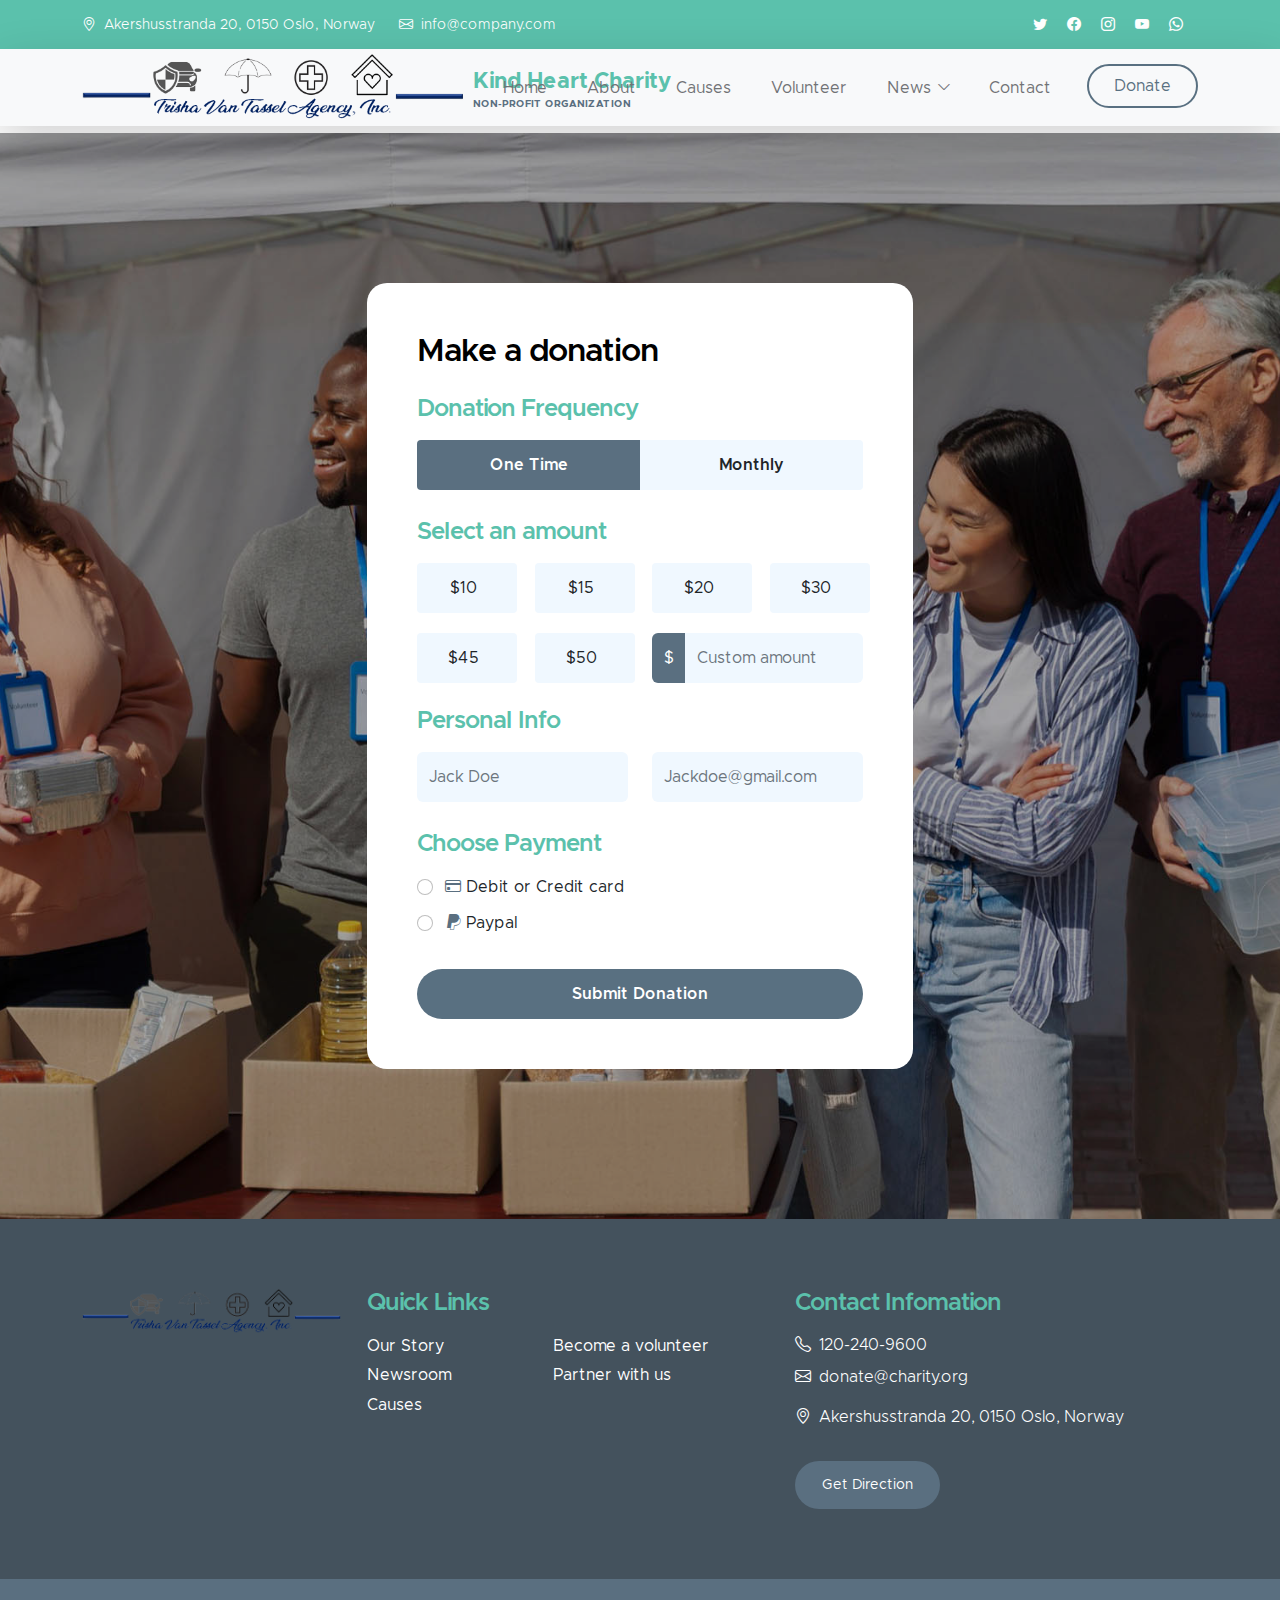
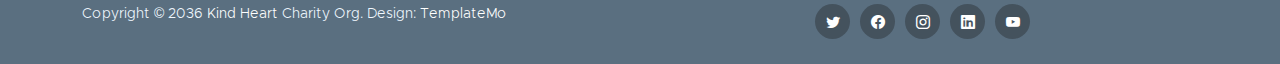
==== commit 49067427: "Add files via upload" ====
--- a/donate.html
+++ b/donate.html
@@ -1,374 +1,374 @@
-<!doctype html>
-<html lang="en">
-    <head>
-        <meta charset="utf-8">
-        <meta name="viewport" content="width=device-width, initial-scale=1">
-
-        <meta name="description" content="">
-        <meta name="author" content="">
-
-        <title>Kind Heart Charity - Donation</title>
-
-        <!-- CSS FILES -->        
-        <link href="css/bootstrap.min.css" rel="stylesheet">
-
-        <link href="css/bootstrap-icons.css" rel="stylesheet">
-
-        <link href="css/templatemo-kind-heart-charity.css" rel="stylesheet">
-<!--
-
-TemplateMo 581 Kind Heart Charity
-
-https://templatemo.com/tm-581-kind-heart-charity
-
--->
-    </head>
-    
-    <body>
-
-        <header class="site-header">
-            <div class="container">
-                <div class="row">
-                    
-                    <div class="col-lg-8 col-12 d-flex flex-wrap">
-                        <p class="d-flex me-4 mb-0">
-                            <i class="bi-geo-alt me-2"></i>
-                            Akershusstranda 20, 0150 Oslo, Norway
-                        </p>
-
-                        <p class="d-flex mb-0">
-                            <i class="bi-envelope me-2"></i>
-
-                            <a href="mailto:info@company.com">
-                                info@company.com
-                            </a>
-                        </p>
-                    </div>
-
-                    <div class="col-lg-3 col-12 ms-auto d-lg-block d-none">
-                        <ul class="social-icon">
-                            <li class="social-icon-item">
-                                <a href="#" class="social-icon-link bi-twitter"></a>
-                            </li>
-
-                            <li class="social-icon-item">
-                                <a href="#" class="social-icon-link bi-facebook"></a>
-                            </li>
-
-                            <li class="social-icon-item">
-                                <a href="#" class="social-icon-link bi-instagram"></a>
-                            </li>
-
-                            <li class="social-icon-item">
-                                <a href="#" class="social-icon-link bi-youtube"></a>
-                            </li>
-
-                            <li class="social-icon-item">
-                                <a href="#" class="social-icon-link bi-whatsapp"></a>
-                            </li>
-                        </ul>
-                    </div>
-
-                </div>
-            </div>
-        </header>
-
-        <nav class="navbar navbar-expand-lg bg-light shadow-lg">
-            <div class="container">
-                <a class="navbar-brand" href="index.html">
-                    <img src="images/logo.png" class="logo img-fluid" alt="">
-                    <span>
-                        Kind Heart Charity
-                        <small>Non-profit Organization</small>
-                    </span>
-                </a>
-
-                <button class="navbar-toggler" type="button" data-bs-toggle="collapse" data-bs-target="#navbarNav" aria-controls="navbarNav" aria-expanded="false" aria-label="Toggle navigation">
-                    <span class="navbar-toggler-icon"></span>
-                </button>
-
-                <div class="collapse navbar-collapse" id="navbarNav">
-                    <ul class="navbar-nav ms-auto">
-                        <li class="nav-item">
-                            <a class="nav-link click-scroll" href="index.html#section_1">Home</a>
-                        </li>
-
-                        <li class="nav-item">
-                            <a class="nav-link click-scroll" href="index.html#section_2">About</a>
-                        </li>
-
-                        <li class="nav-item">
-                            <a class="nav-link click-scroll" href="index.html#section_3">Causes</a>
-                        </li>
-
-                        <li class="nav-item">
-                            <a class="nav-link click-scroll" href="index.html#section_4">Volunteer</a>
-                        </li>
-
-                        <li class="nav-item dropdown">
-                            <a class="nav-link click-scroll dropdown-toggle" href="index.html#section_5" id="navbarLightDropdownMenuLink" role="button" data-bs-toggle="dropdown" aria-expanded="false">News</a>
-
-                            <ul class="dropdown-menu dropdown-menu-light" aria-labelledby="navbarLightDropdownMenuLink">
-                                <li><a class="dropdown-item" href="news.html">News Listing</a></li>
-
-                                <li><a class="dropdown-item" href="news-detail.html">News Detail</a></li>
-                            </ul>
-                        </li>
-
-                        <li class="nav-item">
-                            <a class="nav-link click-scroll" href="index.html#section_6">Contact</a>
-                        </li>
-
-                        <li class="nav-item ms-3">
-                            <a class="nav-link custom-btn custom-border-btn btn" href="donate.html">Donate</a>
-                        </li>
-                    </ul>
-                </div>
-            </div>
-        </nav>
-
-        <main>
-
-            <section class="donate-section">
-                <div class="section-overlay"></div>
-                <div class="container">
-                    <div class="row">
-
-                        <div class="col-lg-6 col-12 mx-auto">
-                            <form class="custom-form donate-form" action="#" method="get" role="form">
-                                <h3 class="mb-4">Make a donation</h3>
-
-                                <div class="row">
-                                    <div class="col-lg-12 col-12">
-                                        <h5 class="mb-3">Donation Frequency</h5>
-                                    </div>
-
-                                    <div class="col-lg-6 col-6 form-check-group form-check-group-donation-frequency">
-                                        <div class="form-check form-check-radio">
-                                            <input class="form-check-input" type="radio" name="DonationFrequency" id="DonationFrequencyOne" checked>
-                                            
-                                            <label class="form-check-label" for="DonationFrequencyOne">
-                                                One Time
-                                            </label>
-                                        </div>
-                                    </div>
-
-                                    <div class="col-lg-6 col-6 form-check-group form-check-group-donation-frequency">
-                                        <div class="form-check form-check-radio">
-                                            <input class="form-check-input" type="radio" name="DonationFrequency" id="DonationFrequencyMonthly">
-                                            
-                                            <label class="form-check-label" for="DonationFrequencyMonthly">
-                                                Monthly
-                                            </label>
-                                        </div>
-                                    </div>
-
-                                    <div class="col-lg-12 col-12">
-                                        <h5 class="mt-2 mb-3">Select an amount</h5>
-                                    </div>
-
-                                    <div class="col-lg-3 col-md-6 col-6 form-check-group">
-                                        <div class="form-check form-check-radio">
-                                            <input class="form-check-input" type="radio" name="flexRadioDefault" id="flexRadioDefault1">
-                                            <label class="form-check-label" for="flexRadioDefault1">
-                                                $10
-                                            </label>
-                                        </div>
-                                    </div>
-
-                                    <div class="col-lg-3 col-md-6 col-6 form-check-group">
-                                        <div class="form-check form-check-radio">
-                                            <input class="form-check-input" type="radio" name="flexRadioDefault" id="flexRadioDefault2">
-                                            <label class="form-check-label" for="flexRadioDefault2">
-                                                $15
-                                            </label>
-                                        </div>
-                                    </div>
-
-                                    <div class="col-lg-3 col-md-6 col-6 form-check-group">
-                                        <div class="form-check form-check-radio">
-                                            <input class="form-check-input" type="radio" name="flexRadioDefault" id="flexRadioDefault3">
-                                            <label class="form-check-label" for="flexRadioDefault3">
-                                                $20
-                                            </label>
-                                        </div>
-                                    </div>
-
-                                    <div class="col-lg-3 col-md-6 col-6 form-check-group">
-                                        <div class="form-check form-check-radio">
-                                            <input class="form-check-input" type="radio" name="flexRadioDefault" id="flexRadioDefault4">
-                                            <label class="form-check-label" for="flexRadioDefault4">
-                                                $30
-                                            </label>
-                                        </div>
-                                    </div>
-
-                                    <div class="col-lg-3 col-md-6 col-6 form-check-group">
-                                        <div class="form-check form-check-radio">
-                                            <input class="form-check-input" type="radio" name="flexRadioDefault" id="flexRadioDefault5">
-                                            <label class="form-check-label" for="flexRadioDefault5">
-                                                $45
-                                            </label>
-                                        </div>
-                                    </div>
-
-                                    <div class="col-lg-3 col-md-6 col-6 form-check-group">
-                                        <div class="form-check form-check-radio">
-                                            <input class="form-check-input" type="radio" name="flexRadioDefault" id="flexRadioDefault6">
-                                            <label class="form-check-label" for="flexRadioDefault6">
-                                                $50
-                                            </label>
-                                        </div>
-                                    </div>
-
-                                    <div class="col-lg-6 col-12 form-check-group">
-                                        <div class="input-group">
-                                            <span class="input-group-text" id="basic-addon1">$</span>
-                                            
-                                            <input type="text" class="form-control" placeholder="Custom amount" aria-label="Username" aria-describedby="basic-addon1">
-                                        </div>
-                                    </div>
-
-                                    <div class="col-lg-12 col-12">
-                                        <h5 class="mt-1">Personal Info</h5>
-                                    </div>
-
-                                    <div class="col-lg-6 col-12 mt-2">
-                                        <input type="text" name="donation-name" id="donation-name" class="form-control" placeholder="Jack Doe" required>
-                                    </div>
-
-                                    <div class="col-lg-6 col-12 mt-2">
-                                        <input type="email" name="donation-email" id="donation-email" pattern="[^ @]*@[^ @]*" class="form-control" placeholder="Jackdoe@gmail.com" required>
-                                    </div>
-
-                                    <div class="col-lg-12 col-12">
-                                        <h5 class="mt-4 pt-1">Choose Payment</h5>
-                                    </div>
-
-                                    <div class="col-lg-12 col-12 mt-2">
-                                        <div class="form-check">
-                                            <input class="form-check-input" type="radio" name="DonationPayment" id="flexRadioDefault9">
-                                            <label class="form-check-label" for="flexRadioDefault9">
-                                                <i class="bi-credit-card custom-icon ms-1"></i>
-                                                Debit or Credit card
-                                            </label>
-                                        </div>
-
-                                        <div class="form-check">
-                                            <input class="form-check-input" type="radio" name="DonationPayment" id="flexRadioDefault10">
-                                            <label class="form-check-label" for="flexRadioDefault10">
-                                                <i class="bi-paypal custom-icon ms-1"></i>
-                                                Paypal
-                                            </label>
-                                        </div>
-
-                                        <button type="submit" class="form-control mt-4">Submit Donation</button>
-                                    </div>
-                                </div>
-                            </form>
-                        </div>
-
-                    </div>
-                </div>
-            </section>
-        </main>
-
-        <footer class="site-footer">
-            <div class="container">
-                <div class="row">
-                    <div class="col-lg-3 col-12 mb-4">
-                        <img src="images/logo.png" class="logo img-fluid" alt="">
-                    </div>
-
-                    <div class="col-lg-4 col-md-6 col-12 mb-4">
-                        <h5 class="site-footer-title mb-3">Quick Links</h5>
-
-                        <ul class="footer-menu">
-                            <li class="footer-menu-item"><a href="#" class="footer-menu-link">Our Story</a></li>
-
-                            <li class="footer-menu-item"><a href="#" class="footer-menu-link">Newsroom</a></li>
-
-                            <li class="footer-menu-item"><a href="#" class="footer-menu-link">Causes</a></li>
-
-                            <li class="footer-menu-item"><a href="#" class="footer-menu-link">Become a volunteer</a></li>
-
-                            <li class="footer-menu-item"><a href="#" class="footer-menu-link">Partner with us</a></li>
-                        </ul>
-                    </div>
-
-                    <div class="col-lg-4 col-md-6 col-12 mx-auto">
-                        <h5 class="site-footer-title mb-3">Contact Infomation</h5>
-
-                        <p class="text-white d-flex mb-2">
-                            <i class="bi-telephone me-2"></i>
-
-                            <a href="tel: 305-240-9671" class="site-footer-link">
-                                120-240-9600
-                            </a>
-                        </p>
-
-                        <p class="text-white d-flex">
-                            <i class="bi-envelope me-2"></i>
-
-                            <a href="mailto:donate@charity.org" class="site-footer-link">
-                                donate@charity.org
-                            </a>
-                        </p>
-
-                        <p class="text-white d-flex mt-3">
-                            <i class="bi-geo-alt me-2"></i>
-                            Akershusstranda 20, 0150 Oslo, Norway
-                        </p>
-
-                        <a href="#" class="custom-btn btn mt-3">Get Direction</a>
-                    </div>
-                </div>
-            </div>
-
-            <div class="site-footer-bottom">
-                <div class="container">
-                    <div class="row">
-
-                        <div class="col-lg-6 col-md-7 col-12">
-                            <p class="copyright-text mb-0">Copyright © 2036 <a href="#">Kind Heart</a> Charity Org.
-                        	Design: <a href="https://templatemo.com" target="_blank">TemplateMo</a></p>
-                        </div>
-                        
-                        <div class="col-lg-6 col-md-5 col-12 d-flex justify-content-center align-items-center mx-auto">
-                            <ul class="social-icon">
-                                <li class="social-icon-item">
-                                    <a href="#" class="social-icon-link bi-twitter"></a>
-                                </li>
-
-                                <li class="social-icon-item">
-                                    <a href="#" class="social-icon-link bi-facebook"></a>
-                                </li>
-
-                                <li class="social-icon-item">
-                                    <a href="#" class="social-icon-link bi-instagram"></a>
-                                </li>
-
-                                <li class="social-icon-item">
-                                    <a href="#" class="social-icon-link bi-linkedin"></a>
-                                </li>
-
-                                <li class="social-icon-item">
-                                    <a href="https://youtube.com/templatemo" class="social-icon-link bi-youtube"></a>
-                                </li>
-                            </ul>
-                        </div>
-                        
-                    </div>
-                </div>
-            </div>
-        </footer>
-
-        <!-- JAVASCRIPT FILES -->
-        <script src="js/jquery.min.js"></script>
-        <script src="js/bootstrap.min.js"></script>
-        <script src="js/jquery.sticky.js"></script>
-        <script src="js/counter.js"></script>
-        <script src="js/custom.js"></script>
-
-    </body>
+<!doctype html>
+<html lang="en">
+    <head>
+        <meta charset="utf-8">
+        <meta name="viewport" content="width=device-width, initial-scale=1">
+
+        <meta name="description" content="">
+        <meta name="author" content="">
+
+        <title>Kind Heart Charity - Donation</title>
+
+        <!-- CSS FILES -->        
+        <link href="css/bootstrap.min.css" rel="stylesheet">
+
+        <link href="css/bootstrap-icons.css" rel="stylesheet">
+
+        <link href="css/templatemo-kind-heart-charity.css" rel="stylesheet">
+<!--
+
+TemplateMo 581 Kind Heart Charity
+
+https://templatemo.com/tm-581-kind-heart-charity
+
+-->
+    </head>
+    
+    <body>
+
+        <header class="site-header">
+            <div class="container">
+                <div class="row">
+                    
+                    <div class="col-lg-8 col-12 d-flex flex-wrap">
+                        <p class="d-flex me-4 mb-0">
+                            <i class="bi-geo-alt me-2"></i>
+                            Akershusstranda 20, 0150 Oslo, Norway
+                        </p>
+
+                        <p class="d-flex mb-0">
+                            <i class="bi-envelope me-2"></i>
+
+                            <a href="mailto:info@company.com">
+                                info@company.com
+                            </a>
+                        </p>
+                    </div>
+
+                    <div class="col-lg-3 col-12 ms-auto d-lg-block d-none">
+                        <ul class="social-icon">
+                            <li class="social-icon-item">
+                                <a href="#" class="social-icon-link bi-twitter"></a>
+                            </li>
+
+                            <li class="social-icon-item">
+                                <a href="#" class="social-icon-link bi-facebook"></a>
+                            </li>
+
+                            <li class="social-icon-item">
+                                <a href="#" class="social-icon-link bi-instagram"></a>
+                            </li>
+
+                            <li class="social-icon-item">
+                                <a href="#" class="social-icon-link bi-youtube"></a>
+                            </li>
+
+                            <li class="social-icon-item">
+                                <a href="#" class="social-icon-link bi-whatsapp"></a>
+                            </li>
+                        </ul>
+                    </div>
+
+                </div>
+            </div>
+        </header>
+
+        <nav class="navbar navbar-expand-lg bg-light shadow-lg">
+            <div class="container">
+                <a class="navbar-brand" href="index.html">
+                    <img src="images/logo.png" class="logo img-fluid" alt="">
+                    <span>
+                        Kind Heart Charity
+                        <small>Non-profit Organization</small>
+                    </span>
+                </a>
+
+                <button class="navbar-toggler" type="button" data-bs-toggle="collapse" data-bs-target="#navbarNav" aria-controls="navbarNav" aria-expanded="false" aria-label="Toggle navigation">
+                    <span class="navbar-toggler-icon"></span>
+                </button>
+
+                <div class="collapse navbar-collapse" id="navbarNav">
+                    <ul class="navbar-nav ms-auto">
+                        <li class="nav-item">
+                            <a class="nav-link click-scroll" href="index.html#section_1">Home</a>
+                        </li>
+
+                        <li class="nav-item">
+                            <a class="nav-link click-scroll" href="index.html#section_2">About</a>
+                        </li>
+
+                        <li class="nav-item">
+                            <a class="nav-link click-scroll" href="index.html#section_3">Causes</a>
+                        </li>
+
+                        <li class="nav-item">
+                            <a class="nav-link click-scroll" href="index.html#section_4">Volunteer</a>
+                        </li>
+
+                        <li class="nav-item dropdown">
+                            <a class="nav-link click-scroll dropdown-toggle" href="index.html#section_5" id="navbarLightDropdownMenuLink" role="button" data-bs-toggle="dropdown" aria-expanded="false">News</a>
+
+                            <ul class="dropdown-menu dropdown-menu-light" aria-labelledby="navbarLightDropdownMenuLink">
+                                <li><a class="dropdown-item" href="news.html">News Listing</a></li>
+
+                                <li><a class="dropdown-item" href="news-detail.html">News Detail</a></li>
+                            </ul>
+                        </li>
+
+                        <li class="nav-item">
+                            <a class="nav-link click-scroll" href="index.html#section_6">Contact</a>
+                        </li>
+
+                        <li class="nav-item ms-3">
+                            <a class="nav-link custom-btn custom-border-btn btn" href="donate.html">Donate</a>
+                        </li>
+                    </ul>
+                </div>
+            </div>
+        </nav>
+
+        <main>
+
+            <section class="donate-section">
+                <div class="section-overlay"></div>
+                <div class="container">
+                    <div class="row">
+
+                        <div class="col-lg-6 col-12 mx-auto">
+                            <form class="custom-form donate-form" action="#" method="get" role="form">
+                                <h3 class="mb-4">Make a donation</h3>
+
+                                <div class="row">
+                                    <div class="col-lg-12 col-12">
+                                        <h5 class="mb-3">Donation Frequency</h5>
+                                    </div>
+
+                                    <div class="col-lg-6 col-6 form-check-group form-check-group-donation-frequency">
+                                        <div class="form-check form-check-radio">
+                                            <input class="form-check-input" type="radio" name="DonationFrequency" id="DonationFrequencyOne" checked>
+                                            
+                                            <label class="form-check-label" for="DonationFrequencyOne">
+                                                One Time
+                                            </label>
+                                        </div>
+                                    </div>
+
+                                    <div class="col-lg-6 col-6 form-check-group form-check-group-donation-frequency">
+                                        <div class="form-check form-check-radio">
+                                            <input class="form-check-input" type="radio" name="DonationFrequency" id="DonationFrequencyMonthly">
+                                            
+                                            <label class="form-check-label" for="DonationFrequencyMonthly">
+                                                Monthly
+                                            </label>
+                                        </div>
+                                    </div>
+
+                                    <div class="col-lg-12 col-12">
+                                        <h5 class="mt-2 mb-3">Select an amount</h5>
+                                    </div>
+
+                                    <div class="col-lg-3 col-md-6 col-6 form-check-group">
+                                        <div class="form-check form-check-radio">
+                                            <input class="form-check-input" type="radio" name="flexRadioDefault" id="flexRadioDefault1">
+                                            <label class="form-check-label" for="flexRadioDefault1">
+                                                $10
+                                            </label>
+                                        </div>
+                                    </div>
+
+                                    <div class="col-lg-3 col-md-6 col-6 form-check-group">
+                                        <div class="form-check form-check-radio">
+                                            <input class="form-check-input" type="radio" name="flexRadioDefault" id="flexRadioDefault2">
+                                            <label class="form-check-label" for="flexRadioDefault2">
+                                                $15
+                                            </label>
+                                        </div>
+                                    </div>
+
+                                    <div class="col-lg-3 col-md-6 col-6 form-check-group">
+                                        <div class="form-check form-check-radio">
+                                            <input class="form-check-input" type="radio" name="flexRadioDefault" id="flexRadioDefault3">
+                                            <label class="form-check-label" for="flexRadioDefault3">
+                                                $20
+                                            </label>
+                                        </div>
+                                    </div>
+
+                                    <div class="col-lg-3 col-md-6 col-6 form-check-group">
+                                        <div class="form-check form-check-radio">
+                                            <input class="form-check-input" type="radio" name="flexRadioDefault" id="flexRadioDefault4">
+                                            <label class="form-check-label" for="flexRadioDefault4">
+                                                $30
+                                            </label>
+                                        </div>
+                                    </div>
+
+                                    <div class="col-lg-3 col-md-6 col-6 form-check-group">
+                                        <div class="form-check form-check-radio">
+                                            <input class="form-check-input" type="radio" name="flexRadioDefault" id="flexRadioDefault5">
+                                            <label class="form-check-label" for="flexRadioDefault5">
+                                                $45
+                                            </label>
+                                        </div>
+                                    </div>
+
+                                    <div class="col-lg-3 col-md-6 col-6 form-check-group">
+                                        <div class="form-check form-check-radio">
+                                            <input class="form-check-input" type="radio" name="flexRadioDefault" id="flexRadioDefault6">
+                                            <label class="form-check-label" for="flexRadioDefault6">
+                                                $50
+                                            </label>
+                                        </div>
+                                    </div>
+
+                                    <div class="col-lg-6 col-12 form-check-group">
+                                        <div class="input-group">
+                                            <span class="input-group-text" id="basic-addon1">$</span>
+                                            
+                                            <input type="text" class="form-control" placeholder="Custom amount" aria-label="Username" aria-describedby="basic-addon1">
+                                        </div>
+                                    </div>
+
+                                    <div class="col-lg-12 col-12">
+                                        <h5 class="mt-1">Personal Info</h5>
+                                    </div>
+
+                                    <div class="col-lg-6 col-12 mt-2">
+                                        <input type="text" name="donation-name" id="donation-name" class="form-control" placeholder="Jack Doe" required>
+                                    </div>
+
+                                    <div class="col-lg-6 col-12 mt-2">
+                                        <input type="email" name="donation-email" id="donation-email" pattern="[^ @]*@[^ @]*" class="form-control" placeholder="Jackdoe@gmail.com" required>
+                                    </div>
+
+                                    <div class="col-lg-12 col-12">
+                                        <h5 class="mt-4 pt-1">Choose Payment</h5>
+                                    </div>
+
+                                    <div class="col-lg-12 col-12 mt-2">
+                                        <div class="form-check">
+                                            <input class="form-check-input" type="radio" name="DonationPayment" id="flexRadioDefault9">
+                                            <label class="form-check-label" for="flexRadioDefault9">
+                                                <i class="bi-credit-card custom-icon ms-1"></i>
+                                                Debit or Credit card
+                                            </label>
+                                        </div>
+
+                                        <div class="form-check">
+                                            <input class="form-check-input" type="radio" name="DonationPayment" id="flexRadioDefault10">
+                                            <label class="form-check-label" for="flexRadioDefault10">
+                                                <i class="bi-paypal custom-icon ms-1"></i>
+                                                Paypal
+                                            </label>
+                                        </div>
+
+                                        <button type="submit" class="form-control mt-4">Submit Donation</button>
+                                    </div>
+                                </div>
+                            </form>
+                        </div>
+
+                    </div>
+                </div>
+            </section>
+        </main>
+
+        <footer class="site-footer">
+            <div class="container">
+                <div class="row">
+                    <div class="col-lg-3 col-12 mb-4">
+                        <img src="images/logo.png" class="logo img-fluid" alt="">
+                    </div>
+
+                    <div class="col-lg-4 col-md-6 col-12 mb-4">
+                        <h5 class="site-footer-title mb-3">Quick Links</h5>
+
+                        <ul class="footer-menu">
+                            <li class="footer-menu-item"><a href="#" class="footer-menu-link">Our Story</a></li>
+
+                            <li class="footer-menu-item"><a href="#" class="footer-menu-link">Newsroom</a></li>
+
+                            <li class="footer-menu-item"><a href="#" class="footer-menu-link">Causes</a></li>
+
+                            <li class="footer-menu-item"><a href="#" class="footer-menu-link">Become a volunteer</a></li>
+
+                            <li class="footer-menu-item"><a href="#" class="footer-menu-link">Partner with us</a></li>
+                        </ul>
+                    </div>
+
+                    <div class="col-lg-4 col-md-6 col-12 mx-auto">
+                        <h5 class="site-footer-title mb-3">Contact Infomation</h5>
+
+                        <p class="text-white d-flex mb-2">
+                            <i class="bi-telephone me-2"></i>
+
+                            <a href="tel: 305-240-9671" class="site-footer-link">
+                                120-240-9600
+                            </a>
+                        </p>
+
+                        <p class="text-white d-flex">
+                            <i class="bi-envelope me-2"></i>
+
+                            <a href="mailto:donate@charity.org" class="site-footer-link">
+                                donate@charity.org
+                            </a>
+                        </p>
+
+                        <p class="text-white d-flex mt-3">
+                            <i class="bi-geo-alt me-2"></i>
+                            Akershusstranda 20, 0150 Oslo, Norway
+                        </p>
+
+                        <a href="#" class="custom-btn btn mt-3">Get Direction</a>
+                    </div>
+                </div>
+            </div>
+
+            <div class="site-footer-bottom">
+                <div class="container">
+                    <div class="row">
+
+                        <div class="col-lg-6 col-md-7 col-12">
+                            <p class="copyright-text mb-0">Copyright © 2036 <a href="#">Kind Heart</a> Charity Org.
+                        	Design: <a href="https://templatemo.com" target="_blank">TemplateMo</a></p>
+                        </div>
+                        
+                        <div class="col-lg-6 col-md-5 col-12 d-flex justify-content-center align-items-center mx-auto">
+                            <ul class="social-icon">
+                                <li class="social-icon-item">
+                                    <a href="#" class="social-icon-link bi-twitter"></a>
+                                </li>
+
+                                <li class="social-icon-item">
+                                    <a href="#" class="social-icon-link bi-facebook"></a>
+                                </li>
+
+                                <li class="social-icon-item">
+                                    <a href="#" class="social-icon-link bi-instagram"></a>
+                                </li>
+
+                                <li class="social-icon-item">
+                                    <a href="#" class="social-icon-link bi-linkedin"></a>
+                                </li>
+
+                                <li class="social-icon-item">
+                                    <a href="https://youtube.com/templatemo" class="social-icon-link bi-youtube"></a>
+                                </li>
+                            </ul>
+                        </div>
+                        
+                    </div>
+                </div>
+            </div>
+        </footer>
+
+        <!-- JAVASCRIPT FILES -->
+        <script src="js/jquery.min.js"></script>
+        <script src="js/bootstrap.min.js"></script>
+        <script src="js/jquery.sticky.js"></script>
+        <script src="js/counter.js"></script>
+        <script src="js/custom.js"></script>
+
+    </body>
 </html>--- a/css/templatemo-kind-heart-charity.css
+++ b/css/templatemo-kind-heart-charity.css
@@ -1,1655 +1,1655 @@
-/*
-
-TemplateMo 581 Kind Heart Charity
-
-https://templatemo.com/tm-581-kind-heart-charity
-
-*/
-
-
-
-@font-face {
-    font-family: 'Metropolis';
-    src: url('../fonts/Metropolis/Metropolis-Regular.woff2') format('woff2'),
-        url('../fonts/Metropolis/Metropolis-Regular.woff') format('woff');
-    font-weight: normal;
-    font-style: normal;
-    font-display: swap;
-}
-
-@font-face {
-    font-family: 'Metropolis';
-    src: url('../fonts/Metropolis/Metropolis-Light.woff2') format('woff2'),
-        url('../fonts/Metropolis/Metropolis-Light.woff') format('woff');
-    font-weight: 300;
-    font-style: normal;
-    font-display: swap;
-}
-
-@font-face {
-    font-family: 'Metropolis';
-    src: url('../fonts/Metropolis/Metropolis-SemiBold.woff2') format('woff2'),
-        url('../fonts/Metropolis/Metropolis-SemiBold.woff') format('woff');
-    font-weight: 600;
-    font-style: normal;
-    font-display: swap;
-}
-
-@font-face {
-    font-family: 'Metropolis';
-    src: url('../fonts/Metropolis/Metropolis-Bold.woff2') format('woff2'),
-        url('../fonts/Metropolis/Metropolis-Bold.woff') format('woff');
-    font-weight: bold;
-    font-style: normal;
-    font-display: swap;
-}
-
-/*---------------------------------------
-  CUSTOM PROPERTIES ( VARIABLES )             
------------------------------------------*/
-:root {
-  --white-color:                  #ffffff;
-  --primary-color:                #5bc1ac;
-  --secondary-color:              #5a6f80;
-  --section-bg-color:             #f0f8ff;
-  --site-footer-bg-color:         #44525d;
-  --custom-btn-bg-color:          #597081;
-  --custom-btn-bg-hover-color:    #5bc1ac;
-  --dark-color:                   #000000;
-  --p-color:                      #717275;
-  --border-color:                 #e9eaeb;
-
-  --body-font-family:             'Metropolis', sans-serif;
-
-  --h1-font-size:                 52px;
-  --h2-font-size:                 46px;
-  --h3-font-size:                 32px;
-  --h4-font-size:                 28px;
-  --h5-font-size:                 24px;
-  --h6-font-size:                 22px;
-  --p-font-size:                  16px;
-  --btn-font-size:                18px;
-  --copyright-font-size:          14px;
-
-  --border-radius-large:          100px;
-  --border-radius-medium:         20px;
-  --border-radius-small:          10px;
-
-  --font-weight-light:            300;
-  --font-weight-normal:           400;
-  --font-weight-semibold:         600;
-  --font-weight-bold:             700;
-}
-
-body {
-  background-color: var(--white-color);
-  font-family: var(--body-font-family); 
-}
-
-
-/*---------------------------------------
-  TYPOGRAPHY               
------------------------------------------*/
-
-h2,
-h3,
-h4,
-h5,
-h6 {
-  color: var(--dark-color);
-}
-
-h1,
-h2,
-h3,
-h4,
-h5,
-h6 {
-  font-weight: var(--font-weight-semibold);
-  letter-spacing: -1px;
-}
-
-h1 {
-  font-size: var(--h1-font-size);
-  font-weight: var(--font-weight-bold);
-  letter-spacing: -2px;
-}
-
-h2 {
-  color: var(--secondary-color);
-  font-size: var(--h2-font-size);
-  letter-spacing: -2px;
-}
-
-h3 {
-  font-size: var(--h3-font-size);
-}
-
-h4 {
-  font-size: var(--h4-font-size);
-}
-
-h5 {
-  color: var(--primary-color);
-  font-size: var(--h5-font-size);
-}
-
-h6 {
-  font-size: var(--h6-font-size);
-}
-
-p {
-  color: var(--p-color);
-  font-size: var(--p-font-size);
-  font-weight: var(--font-weight-light);
-}
-
-ul li {
-  color: var(--p-color);
-  font-size: var(--p-font-size);
-  font-weight: var(--font-weight-normal);
-}
-
-a, 
-button {
-  touch-action: manipulation;
-  transition: all 0.3s;
-}
-
-a {
-  color: var(--p-color);
-  text-decoration: none;
-}
-
-a:hover {
-  color: var(--primary-color);
-}
-
-b,
-strong {
-  font-weight: var(--font-weight-bold);
-}
-
-
-/*---------------------------------------
-  SECTION               
------------------------------------------*/
-.section-padding {
-  padding-top: 100px;
-  padding-bottom: 100px;
-}
-
-.section-bg {
-  background-color: var(--section-bg-color);
-}
-
-.section-overlay {
-  background: rgba(0, 0, 0, 0.35);
-  position: absolute;
-  top: 0;
-  left: 0;
-  pointer-events: none;
-  width: 100%;
-  height: 100%;
-}
-
-.section-overlay + .container {
-  position: relative;
-}
-
-
-/*---------------------------------------
-  CUSTOM BLOCK               
------------------------------------------*/
-.custom-block-wrap {
-  background: var(--white-color);
-  border-radius: var(--border-radius-medium);
-  position: relative;
-  overflow: hidden;
-  transition: all 0.5s;
-}
-
-.custom-block-wrap:hover {
-  box-shadow: 0 1rem 3rem rgba(0,0,0,.175);
-}
-
-.custom-block-body {
-  padding: 30px;
-}
-
-.custom-block-image {
-  display: block;
-  width: 100%;
-  height: 100%;
-  object-fit: cover;
-}
-
-.custom-block .custom-btn {
-  border-radius: 0;
-  display: block;
-}
-
-
-/*---------------------------------------
-  PROGRESS BAR               
------------------------------------------*/
-.progress {
-  background: var(--border-color);
-  height: 5px;
-}
-
-.progress-bar {
-  background: var(--secondary-color);
-}
-
-
-/*---------------------------------------
-  CUSTOM ICON COLOR               
------------------------------------------*/
-.custom-icon {
-  color: var(--secondary-color);
-}
-
-
-/*---------------------------------------
-  CUSTOM LIST               
------------------------------------------*/
-.custom-list {
-  margin-bottom: 0;
-  padding-left: 0;
-}
-
-.custom-list-item {
-  list-style: none;
-  margin-top: 10px;
-  margin-bottom: 10px;
-}
-
-
-/*---------------------------------------
-  CUSTOM TEXT BOX               
------------------------------------------*/
-.custom-text-box {
-  background: var(--white-color);
-  border-radius: var(--border-radius-medium);
-  margin-bottom: 24px;
-  padding: 40px;
-}
-
-.custom-text-box-image {
-  border-radius: var(--border-radius-medium);
-  width: 100%;
-  height: 100%;
-  object-fit: cover;
-}
-
-.custom-text-box-icon {
-  background: var(--section-bg-color);
-  border-radius: var(--border-radius-large);
-  color: var(--secondary-color);
-  font-size: var(--h6-font-size);
-  text-align: center;
-  display: inline-block;
-  vertical-align: middle;
-  width: 25px;
-  height: 25px;
-  line-height: 30px;
-}
-
-
-/*---------------------------------------
-  AVATAR IMAGE - TESTIMONIAL, AUTHOR               
------------------------------------------*/
-.avatar-image {
-  border-radius: var(--border-radius-large);
-  width: 65px;
-  height: 65px;
-  object-fit: cover;
-}
-
-
-/*---------------------------------------
-  CUSTOM BUTTON               
------------------------------------------*/
-.custom-btn {
-  background: var(--secondary-color);
-  border: 2px solid transparent;
-  border-radius: var(--border-radius-large);
-  color: var(--white-color);
-  font-size: var(--btn-font-size);
-  font-weight: var(--font-weight-normal);
-  line-height: normal;
-  padding: 15px 25px;
-}
-
-.navbar-expand-lg .navbar-nav .nav-link.custom-btn {
-  color: var(--custom-btn-bg-color);
-  margin-top: 8px;
-  padding: 12px 25px;
-}
-
-.custom-btn:hover {
-  background: var(--primary-color);
-  color: var(--white-color);
-}
-
-.custom-border-btn {
-  background: transparent;
-  border: 2px solid var(--custom-btn-bg-color);
-  color: var(--primary-color);
-}
-
-.navbar-expand-lg .navbar-nav .nav-link.custom-btn:hover,
-.custom-border-btn:hover {
-  background: var(--custom-btn-bg-hover-color);
-  border-color: transparent;
-  color: var(--white-color);
-}
-
-
-/*---------------------------------------
-  NAVIGATION              
------------------------------------------*/
-.navbar {
-  background: var(--white-color);
-  z-index: 9;
-  padding-top: 0;
-  padding-bottom: 0;
-}
-
-.navbar-brand {
-  color: var(--primary-color);
-  font-size: var(--h6-font-size);
-  font-weight: var(--font-weight-bold);
-}
-
-.navbar-brand span {
-  display: inline-block;
-  vertical-align: middle;
-}
-
-.navbar-brand small {
-  color: var(--secondary-color);
-  display: block;
-  font-size: 10px;
-  line-height: normal;
-  text-transform: uppercase;
-}
-
-.logo {
-  width: 80px;
-  height: auto;
-}
-
-.navbar-expand-lg .navbar-nav .nav-link {
-  margin-right: 0;
-  margin-left: 0;
-  padding: 20px;
-}
-
-.navbar-nav .nav-link {
-  display: inline-block;
-  color: var(--p-color);
-  font-size: var(--p-font-size);
-  font-weight: var(--font-weight-medium);
-  position: relative;
-  padding-top: 15px;
-  padding-bottom: 15px;
-}
-
-.navbar-nav .nav-link.active, 
-.navbar-nav .nav-link:hover {
-  background: transparent;
-  color: var(--primary-color);
-}
-
-.dropdown-menu {
-  background: var(--white-color);
-  box-shadow: 0 1rem 3rem rgba(0,0,0,.175);
-  border: 0;
-  max-width: 50px;
-  padding: 0;
-  margin-top: 20px;
-}
-
-.dropdown-item {
-  display: inline-block;
-  color: var(--p-bg-color);
-  font-size: var(--menu-font-size);
-  font-weight: var(--font-weight-medium);
-  position: relative;
-  padding-top: 10px;
-  padding-bottom: 10px;
-}
-
-.dropdown-menu li:last-child .dropdown-item {
-  padding-top: 0;
-}
-
-.dropdown-item.active, 
-.dropdown-item:active,
-.dropdown-item:focus, 
-.dropdown-item:hover {
-  background: transparent;
-  color: var(--primary-color);
-}
-
-.dropdown-toggle::after {
-  content: "\f282";
-  display: inline-block;
-  font-family: bootstrap-icons !important;
-  font-size: var(--copyright-font-size);
-  font-style: normal;
-  font-weight: normal !important;
-  font-variant: normal;
-  text-transform: none;
-  line-height: 1;
-  vertical-align: -.125em;
-  -webkit-font-smoothing: antialiased;
-  -moz-osx-font-smoothing: grayscale;
-  position: relative;
-  left: 2px;
-  border: 0;
-}
-
-@media screen and (min-width: 992px) {
-  .dropdown:hover .dropdown-menu {
-    display: block;
-    margin-top: 0;
-  }
-}
-
-.navbar-toggler {
-  border: 0;
-  padding: 0;
-  cursor: pointer;
-  margin: 0;
-  width: 30px;
-  height: 35px;
-  outline: none;
-}
-
-.navbar-toggler:focus {
-  outline: none;
-  box-shadow: none;
-}
-
-.navbar-toggler[aria-expanded="true"] .navbar-toggler-icon {
-  background: transparent;
-}
-
-.navbar-toggler[aria-expanded="true"] .navbar-toggler-icon:before,
-.navbar-toggler[aria-expanded="true"] .navbar-toggler-icon:after {
-  transition: top 300ms 50ms ease, -webkit-transform 300ms 350ms ease;
-  transition: top 300ms 50ms ease, transform 300ms 350ms ease;
-  transition: top 300ms 50ms ease, transform 300ms 350ms ease, -webkit-transform 300ms 350ms ease;
-  top: 0;
-}
-
-.navbar-toggler[aria-expanded="true"] .navbar-toggler-icon:before {
-  transform: rotate(45deg);
-}
-
-.navbar-toggler[aria-expanded="true"] .navbar-toggler-icon:after {
-  transform: rotate(-45deg);
-}
-
-.navbar-toggler .navbar-toggler-icon {
-  background: var(--dark-color);
-  transition: background 10ms 300ms ease;
-  display: block;
-  width: 30px;
-  height: 2px;
-  position: relative;
-}
-
-.navbar-toggler .navbar-toggler-icon:before,
-.navbar-toggler .navbar-toggler-icon:after {
-  transition: top 300ms 350ms ease, -webkit-transform 300ms 50ms ease;
-  transition: top 300ms 350ms ease, transform 300ms 50ms ease;
-  transition: top 300ms 350ms ease, transform 300ms 50ms ease, -webkit-transform 300ms 50ms ease;
-  position: absolute;
-  right: 0;
-  left: 0;
-  background: var(--dark-color);
-  width: 30px;
-  height: 2px;
-  content: '';
-}
-
-.navbar-toggler .navbar-toggler-icon::before {
-  top: -8px;
-}
-
-.navbar-toggler .navbar-toggler-icon::after {
-  top: 8px;
-}
-
-
-/*---------------------------------------
-  SITE HEADER              
------------------------------------------*/
-.site-header {
-  background: var(--primary-color);
-  padding-top: 15px;
-  padding-bottom: 10px;
-}
-
-.site-header p,
-.site-header p a,
-.site-header .social-icon-link {
-  color: var(--white-color);
-  font-size: var(--copyright-font-size);
-}
-
-.site-header .social-icon {
-  text-align: right;
-}
-
-.site-header .social-icon-link {
-  background: transparent;
-  width: inherit;
-  height: inherit;
-  line-height: inherit;
-  margin-right: 15px;
-}
-
-
-/*---------------------------------------
-  HERO & HERO SLIDE         
------------------------------------------*/
-.hero-section-full-height {
-  height: 680px;
-  min-height: 680px;
-  position: relative;
-}
-
-.carousel:hover .carousel-control-next-icon, 
-.carousel:hover .carousel-control-prev-icon {
-  opacity: 1;
-}
-
-#hero-slide .carousel-item {
-  height: 680px;
-  min-height: 680px;
-}
-
-#hero-slide .carousel-caption {
-  background: var(--white-color);
-  clip-path: polygon(100% 100%, 100% 150px, 0 100%);
-  color: var(--secondary-color);
-  top: 1px;
-  bottom: -1px;
-  right: 0;
-  left: auto;
-  text-align: right;
-  min-width: 680px;
-  min-height: 680px;
-  padding: 100px 100px 50px 100px;
-}
-
-.carousel-image {
-  display: block;
-  width: 100%;
-  min-height: 680px;
-}
-
-#hero-slide .carousel-indicators-wrap {
-  position: absolute;
-  bottom: 0;
-  right: 0;
-  left: 0;
-}
-
-#hero-slide .carousel-indicators {
-  margin-right: 0;
-  margin-left: 22px;
-  justify-content: inherit;
-}
-
-.carousel-control-next, 
-.carousel-control-prev {
-  opacity: 1;
-}
-
-.carousel-control-next-icon, 
-.carousel-control-prev-icon {
-  background-color: var(--secondary-color);
-  border-radius: var(--border-radius-large);
-  background-size: 60% 60%;
-  width: 80px;
-  height: 80px;
-  opacity: 0;
-  transition: all 0.5s;
-}
-
-.carousel-control-next-icon:hover, 
-.carousel-control-prev-icon:hover {
-  background-color: var(--primary-color);
-}
-
-
-/*---------------------------------------
-  FEATURE BLOCK              
------------------------------------------*/
-.featured-block {
-  text-align: center;
-  transition: all 0.5s ease;
-  min-height: 256px;
-  padding: 15px;
-}
-
-.featured-block:hover {
-  background: var(--white-color);
-  border-radius: var(--border-radius-medium);
-  box-shadow: 0 1rem 3rem rgba(0,0,0,.175);
-}
-
-.featured-block:hover .featured-block-image {
-  transform: scale(0.75);
-}
-
-.featured-block-image {
-  display: block;
-  margin: auto;
-  transition: all 0.5s;
-}
-
-.featured-block:hover .featured-block-text {
-  margin-top: 0;
-}
-
-.featured-block-text {
-  color: var(--primary-color);
-  font-size: var(--h5-font-size);
-  margin-top: 20px;
-  transition: all 0.5s;
-}
-
-
-/*---------------------------------------
-  ABOUT              
------------------------------------------*/
-.about-section {
-  background-repeat: no-repeat;
-  background-position: center;
-  background-size: cover;
-}
-
-.about-image {
-  border-radius: var(--border-radius-medium);
-  display: block;
-  width: 350px;
-  height: 400px;
-  object-fit: cover;
-}
-
-.custom-text-block {
-  padding: 60px 40px;
-}
-
-
-/*---------------------------------------
-  COUNTER NUMBERS              
------------------------------------------*/
-.counter-thumb {
-  margin: 20px;
-  margin-bottom: 0;
-}
-
-.counter-number,
-.counter-text {
-  color: var(--secondary-color);
-  display: block;
-}
-
-.counter-number,
-.counter-number-text {
-  color: var(--primary-color);
-  font-size: var(--h1-font-size);
-  font-weight: var(--font-weight-bold);
-  line-height: normal;
-}
-
-
-/*---------------------------------------
-  VOLUNTEER              
------------------------------------------*/
-.volunteer-section {
-  background: var(--secondary-color);
-  position: relative;
-  overflow: hidden;
-}
-
-.volunteer-section::after {
-  content: "";
-  background: var(--primary-color);
-  border-radius: 50%;
-  position: absolute;
-  bottom: -110px;
-  right: -80px;
-  width: 350px;
-  height: 350px;
-}
-
-.volunteer-form {
-  background: var(--white-color);
-  border-radius: var(--border-radius-medium);
-  padding: 50px;
-}
-
-.volunteer-image {
-  border-radius: 100%;
-  display: block;
-  margin: auto;
-  width: 300px;
-  height: 300px;
-  object-fit: cover;
-}
-
-.volunteer-section .custom-block-body {
-  max-width: 440px;
-  margin: 0 auto;
-}
-
-.volunteer-section .custom-block-body p {
-  line-height: 1.7;
-}
-
-
-/*---------------------------------------
-  DONATE              
------------------------------------------*/
-.donate-section {
-  background-image: url('../images/different-people-doing-volunteer-work.jpg');
-  background-repeat: no-repeat;
-  background-position: center;
-  background-size: cover;
-  position: relative;
-  padding-top: 150px;
-  padding-bottom: 150px;
-}
-
-.donate-form {
-  background: var(--white-color);
-  border-radius: var(--border-radius-medium);
-  position: relative;
-  overflow: hidden;
-  padding: 50px;
-}
-
-
-/*---------------------------------------
-  NEWS         
------------------------------------------*/
-.news-detail-header-section {
-  background-image: url('../images/news/close-up-volunteer-oganizing-stuff-donation.jpg');
-  background-repeat: no-repeat;
-  background-position: center;
-  background-size: cover;
-  position: relative;
-  padding-top: 150px;
-  padding-bottom: 150px;
-}
-
-.news-block-top {
-  border-radius: var(--border-radius-medium);
-  position: relative;
-  overflow: hidden;
-}
-
-.news-block-two-col-image-wrap {
-  border-radius: var(--border-radius-small);
-  position: relative;
-  overflow: hidden;
-  width: 150px;
-  margin-right: 20px;
-}
-
-.news-category-block {
-  background: var(--secondary-color);
-  position: absolute;
-  bottom: 0;
-  right: 0;
-  left: 0;
-  padding: 10px 20px;
-}
-
-.news-category-block .category-block-link {
-  color: var(--white-color);
-  margin-right: 10px;
-}
-
-.news-block-info {
-  padding-top: 10px;
-  padding-bottom: 10px;
-}
-
-.news-block-title-link {
-  color: var(--dark-color);
-}
-
-.news-detail-image {
-  display: block;
-  border-radius: var(--border-radius-medium);
-}
-
-blockquote {
-  background: var(--section-bg-color);
-  border-radius: var(--border-radius-small);
-  font-size: var(--h5-font-size);
-  font-weight: var(--font-weight-semibold);
-  color: var(--site-footer-bg-color);
-  margin-top: 30px;
-  margin-bottom: 30px;
-  padding: 90px 50px 50px 50px;
-  text-align: center;
-}
-
-blockquote::before {
-  content: "“";
-  color: var(--custom-btn-bg-color);
-  font-size: 100px;
-  line-height: 1rem;
-  display: block;
-}
-
-.author-comment-link {
-  font-size: var(--copyright-font-size);
-  font-weight: var(--font-weight-semibold);
-}
-
-.search-form {
-  margin-top: 20px;
-}
-
-.category-block,
-.subscribe-form {
-  margin-top: 40px;
-  margin-bottom: 40px;
-}
-
-.category-block-link {
-  font-size: var(--copyright-font-size);
-  margin-top: 5px;
-  margin-bottom: 5px;
-}
-
-.category-block-link:hover {
-  color: var(--primary-color);
-}
-
-.badge {
-  background: var(--secondary-color);
-  border-radius: var(--border-radius-medium);
-  font-weight: var(--font-weight-normal);
-  line-height: normal;
-  padding-bottom: 2px;
-}
-
-.tags-block-link {
-  border: 1px solid var(--border-color);
-  border-radius: var(--border-radius-medium);
-  display: inline-block;
-  font-size: var(--copyright-font-size);
-  line-height: normal;
-  margin-right: 10px;
-  margin-top: 5px;
-  margin-bottom: 5px;
-  padding: 8px 15px;
-}
-
-.tags-block-link:hover {
-  border-color: var(--dark-color);
-  color: var(--dark-color);
-}
-
-.cta-section {
-  position: relative;
-  overflow: hidden;
-}
-
-.cta-section::before {
-  content: "";
-  background-color: var(--primary-color);
-  border-radius: 50%;
-  position: absolute;
-  top: -100px;
-  left: -30px;
-  margin: auto;
-  width: 200px;
-  height: 200px;
-}
-
-.cta-section::after {
-  content: "";
-  border: 20px solid var(--custom-btn-bg-color);
-  border-radius: 50%;
-  position: absolute;
-  bottom: -100px;
-  right: 0;
-  left: 0;
-  margin: auto;
-  width: 150px;
-  height: 150px;
-}
-
-
-/*---------------------------------------
-  TESTIMONIAL CAROUSEL              
------------------------------------------*/
-.testimonial-section {
-  position: relative;
-  overflow: hidden;
-  text-align: center;
-}
-
-.testimonial-section::before {
-  content: "";
-  background-color: var(--primary-color);
-  border-radius: 50%;
-  position: absolute;
-  top: -100px;
-  left: -30px;
-  margin: auto;
-  width: 250px;
-  height: 250px;
-}
-
-.testimonial-section::after {
-  content: "";
-  background: var(--custom-btn-bg-color);
-  border-radius: 50%;
-  position: absolute;
-  bottom: -110px;
-  right: -80px;
-  width: 350px;
-  height: 350px;
-}
-
-#testimonial-carousel .carousel-caption {
-  position: relative;
-  right: 0;
-  bottom: 0;
-  left: 0;
-}
-
-#testimonial-carousel .carousel-title {
-  background: var(--section-bg-color);
-  line-height: normal;
-  margin-bottom: 30px;
-}
-
-#testimonial-carousel .carousel-title::before {
-  content: open-quote;
-  color: var(--p-color);
-  font-size: var(--h1-font-size);
-  position: relative;
-  top: 10px;
-  right: 10px;
-}
-
-#testimonial-carousel .carousel-title::after {
-  content: close-quote;
-  color: var(--p-color);
-  font-size: var(--h1-font-size);
-  position: relative;
-  top: 10px;
-  left: 10px;
-}
-
-#testimonial-carousel .carousel-title {
-  quotes: "“" "”" "‘" "’";
-}
-
-#testimonial-carousel .carousel-name {
-  background: var(--primary-color);
-  border-radius: var(--border-radius-medium);
-  position: relative;
-  overflow: hidden;
-  padding: 10px 20px;
-}
-
-#testimonial-carousel .carousel-name::before {
-  content: "";
-  position: absolute;
-  top: -10px;
-  right: 0;
-  left: 0;
-  width: 0;
-  height: 0;
-  margin: auto;
-  border-left: 10px solid transparent;
-  border-right: 10px solid transparent;
-  border-bottom: 10px solid var(--primary-color);
-}
-
-.carousel-name-title {
-  font-weight: var(--font-weight-semibold);
-}
-
-#testimonial-carousel .carousel-indicators {
-  position: relative;
-  top: 150px;
-  bottom: auto;
-  margin-top: 50px;
-  margin-bottom: 150px;
-}
-
-#testimonial-carousel .carousel-indicators li {
-  text-indent: inherit;
-  background: transparent;
-  margin: 0 10px; 
-}
-
-#testimonial-carousel .carousel-indicators li,
-#testimonial-carousel .carousel-indicators li::before {
-  width: 45px;
-  height: 45px; 
-}
-
-#testimonial-carousel .carousel-indicators .avatar-image {
-  width: 45px;
-  height: 45px; 
-}
-
-#testimonial-carousel .carousel-indicators .active,
-#testimonial-carousel .carousel-indicators .active .avatar-image {
-  background: transparent;
-  width: 50px; 
-  height: 50px;
-}
-
-
-/*---------------------------------------
-  CONTACT               
------------------------------------------*/
-.contact-section {
-  background: var(--white-color);
-}
-
-.contact-form {
-  background: var(--section-bg-color);
-  border-radius: var(--border-radius-small);
-  padding: 40px;
-}
-
-.contact-info-wrap {
-  padding-top: 40px;
-}
-
-.contact-image-wrap {
-  border-bottom: 1px solid rgba(0, 0, 0, 0.05);
-  margin-top: 20px;
-  margin-bottom: 30px;
-  padding-bottom: 30px;
-  width: 100%;
-}
-
-
-/*---------------------------------------
-  CUSTOM FORM               
------------------------------------------*/
-.custom-form .form-control,
-.input-group-file {
-  background-color: var(--section-bg-color);
-  box-shadow: none;
-  border: 0;
-  color: var(--p-color);
-  margin-bottom: 24px;
-  padding-top: 13px;
-  padding-bottom: 13px;
-  outline: none;
-}
-
-.custom-form .form-control:hover,
-.custom-form .form-control:focus {
-  border-color: var(--secondary-color);
-}
-
-.custom-form label {
-  margin-bottom: 10px;
-}
-
-.custom-form .form-check-group {
-  margin-bottom: 20px;
-}
-
-.donate-form .form-check-group-donation-frequency {
-  padding-right: 0;
-}
-
-.form-check-group-donation-frequency + .form-check-group-donation-frequency {
-  padding-right: 12px;
-  padding-left: 0;
-}
-
-.form-check-group-donation-frequency .form-check-label {
-  font-weight: var(--font-weight-semibold);
-}
-
-#DonationFrequencyOne {
-  border-top-right-radius: 0;
-  border-bottom-right-radius: 0;
-}
-
-#DonationFrequencyMonthly {
-  border-top-left-radius: 0;
-  border-bottom-left-radius: 0;
-}
-
-.custom-form .form-check-radio {
-  position: relative;
-  height: 100%;
-  padding-left: 0;
-}
-
-.custom-form .input-group-text {
-  background: var(--secondary-color);
-  border: 0;
-  color: var(--white-color);
-}
-
-.custom-form .form-check-radio .form-check-label {
-  position: absolute;
-  top: 50%;
-  left: 50%;
-  transform: translate(-50%, -50%);
-  text-align: center;
-}
-
-.form-check-radio .form-check-input[type=radio] {
-  background-color: var(--section-bg-color);
-  border-radius: .25rem;
-  border: 0;
-  box-shadow: none;
-  outline: none;
-  width: 100%;
-  margin-top: 0;
-  margin-left: 0;
-  padding: 25px 50px;
-  transition: all 0.5s;
-}
-
-.form-check-radio .form-check-input:checked[type=radio] {
-  background-image: none;
-}
-
-.form-check-radio .form-check-input:checked[type=radio] + .form-check-label,
-.form-check-radio .form-check-input:hover + .form-check-label,
-.form-check-radio .form-check-input:checked + .form-check-label {
-  color: var(--white-color);
-}
-
-.form-check-radio .form-check-input:hover,
-.form-check-radio .form-check-input:checked {
-  background-color: var(--secondary-color);
-  border-color: var(--white-color);
-}
-
-.input-group-file {
-  border-radius: .25rem;
-  padding: 13px .75rem;
-}
-
-.input-group-file input[type=file] {
-  width: 0.1px;
-  height: 0.1px;
-  opacity: 0;
-  overflow: hidden;
-  position: absolute;
-  z-index: -1;
-  padding: 0;
-}
-
-.input-group-file .input-group-text {
-  background: transparent;
-  color: inherit;
-  margin-bottom: 0;
-  padding: 0;
-}
-
-.custom-form button[type="submit"] {
-  background: var(--custom-btn-bg-color);
-  border: none;
-  border-radius: var(--border-radius-large);
-  color: var(--white-color);
-  font-size: var(--p-font-size);
-  font-weight: var(--font-weight-semibold);
-  transition: all 0.3s;
-  margin-bottom: 0;
-}
-
-.custom-form button[type="submit"]:hover,
-.custom-form button[type="submit"]:focus {
-  background: var(--custom-btn-bg-hover-color);
-  border-color: transparent;
-}
-
-
-/*---------------------------------------
-  CONTACT SEARCH & DONATE & SUBCRIBE FORM              
------------------------------------------*/
-.contact-form .form-control {
-  background: var(--white-color);
-}
-
-.search-form {
-  position: relative;
-}
-
-.search-form .form-control {
-  padding-right: 50px;
-}
-
-.search-form button[type="submit"] {
-  background: transparent;
-  position: absolute;
-  top: 0;
-  right: 0;
-  color: var(--p-color);
-  width: 50px;
-  padding: 12px;
-}
-
-.search-form button[type="submit"]:hover {
-  background: transparent;
-  color: var(--dark-color);
-}
-
-.subscribe-form {
-  background: var(--section-bg-color);
-  border-radius: var(--border-radius-small);
-  padding: 30px;
-}
-
-.subscribe-form .form-control {
-  background: var(--white-color);
-}
-
-.donate-form .form-control {
-  margin-bottom: 0;
-}
-
-
-/*---------------------------------------
-  SITE FOOTER              
------------------------------------------*/
-.site-footer {
-  background-color: var(--site-footer-bg-color);
-  padding-top: 70px;
-}
-
-.site-footer-bottom {
-  background-color: var(--secondary-color);
-  position: relative;
-  z-index: 2;
-  margin-top: 70px;
-  padding-top: 25px;
-  padding-bottom: 25px;
-}
-
-.site-footer-bottom a {
-	color: var(--white-color);
-}
-
-.site-footer-bottom a:hover {
-	color: #FF6;
-}
-
-.site-footer-link {
-  color: var(--white-color);
-}
-
-.copyright-text {
-  color: var(--section-bg-color);
-  font-size: var(--copyright-font-size);
-  margin-right: 30px;
-}
-
-.site-footer .custom-btn {
-  font-size: var(--copyright-font-size);
-}
-
-.site-footer .custom-btn:hover {
-  background: var(--primary-color);
-}
-
-
-/*---------------------------------------
-  FOOTER MENU               
------------------------------------------*/
-.footer-menu {
-  column-count: 2;
-  margin: 0;
-  padding: 0;
-}
-
-.footer-menu-item {
-  list-style: none;
-  display: block;
-}
-
-.footer-menu-link {
-  font-size: var(--p-font-size);
-  color: var(--white-color);
-  display: inline-block;
-  vertical-align: middle;
-  margin-right: 10px;
-  margin-bottom: 5px;
-}
-
-
-/*---------------------------------------
-  SOCIAL ICON               
------------------------------------------*/
-.social-icon {
-  margin: 0;
-  padding: 0;
-}
-
-.social-icon-item {
-  list-style: none;
-  display: inline-block;
-  vertical-align: top;
-}
-
-.social-icon-link {
-  background: var(--site-footer-bg-color);
-  border-radius: var(--border-radius-large);
-  color: var(--white-color);
-  font-size: var(--copyright-font-size);
-  display: block;
-  margin-right: 5px;
-  text-align: center;
-  width: 35px;
-  height: 35px;
-  line-height: 38px;
-}
-
-.social-icon-link:hover {
-  background: var(--primary-color);
-  color: var(--white-color);
-}
-
-
-/*---------------------------------------
-  RESPONSIVE STYLES               
------------------------------------------*/
-@media screen and (min-width: 1600px) {
-  .featured-block {
-    min-height: inherit;
-  }
-
-  .volunteer-section::after {
-    width: 450px;
-    height: 450px;
-  }
-  
-  .volunteer-image {
-    width: 350px;
-    height: 350px;
-  }
-}
-
-@media screen and (max-width: 1170px) {
-  #hero-slide .carousel-image {
-    height: 100%;
-    object-fit: cover;
-  }
-}
-
-@media screen and (max-width: 991px) {
-  h1 {
-    font-size: 42px;
-  }
-
-  h2 {
-    font-size: 36px;
-  }
-
-  h3 {
-    font-size: 32px;
-  }
-
-  h4 {
-    font-size: 28px;
-  }
-
-  h5 {
-    font-size: 20px;
-  }
-
-  h6 {
-    font-size: 18px;
-  }
-
-  .section-padding {
-    padding-top: 50px;
-    padding-bottom: 50px;
-  }
-
-  .hero-form {
-    padding-bottom: 40px;
-  }
-
-  .donate-form {
-    padding: 35px;
-  }
-
-  .navbar {
-    padding-top: 6px;
-    padding-bottom: 6px;
-  }
-
-  .navbar-expand-lg .navbar-nav {
-    padding-bottom: 30px;
-  }
-
-  .navbar-expand-lg .navbar-nav .nav-link {
-    padding: 8px 20px;
-  }
-
-  .site-header .social-icon {
-    text-align: left;
-    margin-top: 5px;
-  }
-
-  .hero-section-full-height {
-    height: inherit;
-  }
-
-  .carousel:hover .carousel-control-next-icon, 
-  .carousel:hover .carousel-control-prev-icon {
-    opacity: 1;
-  }
-
-  #hero-slide .carousel-item {
-    height: inherit;
-  }
-
-  .carousel-control-prev {
-    left: 12px;
-  }
-
-  .carousel-control-next {
-    right: 12px;
-  }
-
-  .carousel-control-next-icon, 
-  .carousel-control-prev-icon {
-    opacity: 1;
-    width: 60px;
-    height: 60px;
-  }
-
-  .news-detail-header-section {
-    padding-top: 100px;
-    padding-bottom: 100px;
-  }
-
-  .cta-section::before {
-    width: 150px;
-    height: 150px;
-  }
-
-  .cta-section::after {
-    bottom: -60px;
-    width: 100px;
-    height: 100px;
-  }
-
-  .cta-section .row {
-    padding-top: 50px;
-    padding-bottom: 50px;
-  }
-
-  .volunteer-section::after {
-    width: 300px;
-    height: 300px;
-  }
-
-  .testimonial-section::before {
-    width: 150px;
-    height: 150px;
-  }
-
-  .testimonial-section::after {
-    width: 200px;
-    height: 200px;
-  }
-
-  #testimonial-carousel .carousel-caption {
-    padding-top: 0;
-  }
-
-  blockquote {
-    padding: 70px 30px 30px 30px;
-  }
-
-  .about-image {
-    width: inherit;
-    height: 450px;
-  }
-
-  .volunteer-image {
-    width: 250px;
-    height: 250px;
-    margin: 0;
-  }
-
-  .custom-text-block {
-    padding: 20px 0 0 0;
-  }
-
-  .custom-text-box,
-  .volunteer-form {
-    padding: 30px;
-  }
-
-  .counter-number, 
-  .counter-number-text {
-    font-size: var(--h2-font-size);
-  }
-
-  .contact-info-wrap {
-    padding-top: 0;
-  }
-
-  .site-footer {
-    padding-top: 50px;
-  }
-
-  .copyright-text-wrap {
-    justify-content: center;
-  }
-
-  .site-footer-bottom {
-    text-align: center;
-    margin-top: 50px;
-  }
-
-  .site-footer-bottom .footer-menu {
-    margin-top: 10px;
-    margin-bottom: 10px;
-  }
-}
-
-@media screen and (max-width: 580px) {
-  .hero-section-full-height,
-  #hero-slide .carousel-item,
-  .carousel-image {
-    min-height: 520px;
-  }
-
-  #hero-slide .carousel-caption {
-    clip-path: polygon(100% 100%, 100% 100px, 0 100%);
-    padding-right: 50px;
-    min-width: inherit;
-    min-height: inherit;
-  }
-}
-
-@media screen and (max-width: 480px) {
-  h1 {
-    font-size: 40px;
-  }
-
-  h2 {
-    font-size: 28px;
-  }
-
-  h3 {
-    font-size: 26px;
-  }
-
-  h4 {
-    font-size: 22px;
-  }
-
-  h5 {
-    font-size: 20px;
-  }
-
-  #hero-slide .carousel-caption {
-    min-width: inherit;
-    padding-bottom: 30px;
-  }
-
-  .carousel-control-next-icon, 
-  .carousel-control-prev-icon {
-    width: 45px;
-    height: 45px;
-  }
-
-  .volunteer-image {
-    width: 150px;
-    height: 150px;
-  }
-
-  .volunteer-section::after {
-    width: 200px;
-    height: 200px;
-  }
-
-  .testimonial-section::before {
-    top: -50px;
-    width: 100px;
-    height: 100px;
-  }
-
-  .testimonial-section::after {
-    bottom: -150px;
-    width: 200px;
-    height: 200px;
-  }
-
-  .social-share .tags-block {
-    margin-bottom: 10px;
-  }
-
-  .donate-form {
-    padding: 25px;
-  }
-}
-
+/*
+
+TemplateMo 581 Kind Heart Charity
+
+https://templatemo.com/tm-581-kind-heart-charity
+
+*/
+
+
+
+@font-face {
+    font-family: 'Metropolis';
+    src: url('../fonts/Metropolis/Metropolis-Regular.woff2') format('woff2'),
+        url('../fonts/Metropolis/Metropolis-Regular.woff') format('woff');
+    font-weight: normal;
+    font-style: normal;
+    font-display: swap;
+}
+
+@font-face {
+    font-family: 'Metropolis';
+    src: url('../fonts/Metropolis/Metropolis-Light.woff2') format('woff2'),
+        url('../fonts/Metropolis/Metropolis-Light.woff') format('woff');
+    font-weight: 300;
+    font-style: normal;
+    font-display: swap;
+}
+
+@font-face {
+    font-family: 'Metropolis';
+    src: url('../fonts/Metropolis/Metropolis-SemiBold.woff2') format('woff2'),
+        url('../fonts/Metropolis/Metropolis-SemiBold.woff') format('woff');
+    font-weight: 600;
+    font-style: normal;
+    font-display: swap;
+}
+
+@font-face {
+    font-family: 'Metropolis';
+    src: url('../fonts/Metropolis/Metropolis-Bold.woff2') format('woff2'),
+        url('../fonts/Metropolis/Metropolis-Bold.woff') format('woff');
+    font-weight: bold;
+    font-style: normal;
+    font-display: swap;
+}
+
+/*---------------------------------------
+  CUSTOM PROPERTIES ( VARIABLES )             
+-----------------------------------------*/
+:root {
+  --white-color:                  #ffffff;
+  --primary-color:                #5bc1ac;
+  --secondary-color:              #5a6f80;
+  --section-bg-color:             #f0f8ff;
+  --site-footer-bg-color:         #44525d;
+  --custom-btn-bg-color:          #597081;
+  --custom-btn-bg-hover-color:    #5bc1ac;
+  --dark-color:                   #000000;
+  --p-color:                      #717275;
+  --border-color:                 #e9eaeb;
+
+  --body-font-family:             'Metropolis', sans-serif;
+
+  --h1-font-size:                 52px;
+  --h2-font-size:                 46px;
+  --h3-font-size:                 32px;
+  --h4-font-size:                 28px;
+  --h5-font-size:                 24px;
+  --h6-font-size:                 22px;
+  --p-font-size:                  16px;
+  --btn-font-size:                18px;
+  --copyright-font-size:          14px;
+
+  --border-radius-large:          100px;
+  --border-radius-medium:         20px;
+  --border-radius-small:          10px;
+
+  --font-weight-light:            300;
+  --font-weight-normal:           400;
+  --font-weight-semibold:         600;
+  --font-weight-bold:             700;
+}
+
+body {
+  background-color: var(--white-color);
+  font-family: var(--body-font-family); 
+}
+
+
+/*---------------------------------------
+  TYPOGRAPHY               
+-----------------------------------------*/
+
+h2,
+h3,
+h4,
+h5,
+h6 {
+  color: var(--dark-color);
+}
+
+h1,
+h2,
+h3,
+h4,
+h5,
+h6 {
+  font-weight: var(--font-weight-semibold);
+  letter-spacing: -1px;
+}
+
+h1 {
+  font-size: var(--h1-font-size);
+  font-weight: var(--font-weight-bold);
+  letter-spacing: -2px;
+}
+
+h2 {
+  color: var(--secondary-color);
+  font-size: var(--h2-font-size);
+  letter-spacing: -2px;
+}
+
+h3 {
+  font-size: var(--h3-font-size);
+}
+
+h4 {
+  font-size: var(--h4-font-size);
+}
+
+h5 {
+  color: var(--primary-color);
+  font-size: var(--h5-font-size);
+}
+
+h6 {
+  font-size: var(--h6-font-size);
+}
+
+p {
+  color: var(--p-color);
+  font-size: var(--p-font-size);
+  font-weight: var(--font-weight-light);
+}
+
+ul li {
+  color: var(--p-color);
+  font-size: var(--p-font-size);
+  font-weight: var(--font-weight-normal);
+}
+
+a, 
+button {
+  touch-action: manipulation;
+  transition: all 0.3s;
+}
+
+a {
+  color: var(--p-color);
+  text-decoration: none;
+}
+
+a:hover {
+  color: var(--primary-color);
+}
+
+b,
+strong {
+  font-weight: var(--font-weight-bold);
+}
+
+
+/*---------------------------------------
+  SECTION               
+-----------------------------------------*/
+.section-padding {
+  padding-top: 100px;
+  padding-bottom: 100px;
+}
+
+.section-bg {
+  background-color: var(--section-bg-color);
+}
+
+.section-overlay {
+  background: rgba(0, 0, 0, 0.35);
+  position: absolute;
+  top: 0;
+  left: 0;
+  pointer-events: none;
+  width: 100%;
+  height: 100%;
+}
+
+.section-overlay + .container {
+  position: relative;
+}
+
+
+/*---------------------------------------
+  CUSTOM BLOCK               
+-----------------------------------------*/
+.custom-block-wrap {
+  background: var(--white-color);
+  border-radius: var(--border-radius-medium);
+  position: relative;
+  overflow: hidden;
+  transition: all 0.5s;
+}
+
+.custom-block-wrap:hover {
+  box-shadow: 0 1rem 3rem rgba(0,0,0,.175);
+}
+
+.custom-block-body {
+  padding: 30px;
+}
+
+.custom-block-image {
+  display: block;
+  width: 100%;
+  height: 100%;
+  object-fit: cover;
+}
+
+.custom-block .custom-btn {
+  border-radius: 0;
+  display: block;
+}
+
+
+/*---------------------------------------
+  PROGRESS BAR               
+-----------------------------------------*/
+.progress {
+  background: var(--border-color);
+  height: 5px;
+}
+
+.progress-bar {
+  background: var(--secondary-color);
+}
+
+
+/*---------------------------------------
+  CUSTOM ICON COLOR               
+-----------------------------------------*/
+.custom-icon {
+  color: var(--secondary-color);
+}
+
+
+/*---------------------------------------
+  CUSTOM LIST               
+-----------------------------------------*/
+.custom-list {
+  margin-bottom: 0;
+  padding-left: 0;
+}
+
+.custom-list-item {
+  list-style: none;
+  margin-top: 10px;
+  margin-bottom: 10px;
+}
+
+
+/*---------------------------------------
+  CUSTOM TEXT BOX               
+-----------------------------------------*/
+.custom-text-box {
+  background: var(--white-color);
+  border-radius: var(--border-radius-medium);
+  margin-bottom: 24px;
+  padding: 40px;
+}
+
+.custom-text-box-image {
+  border-radius: var(--border-radius-medium);
+  width: 100%;
+  height: 100%;
+  object-fit: cover;
+}
+
+.custom-text-box-icon {
+  background: var(--section-bg-color);
+  border-radius: var(--border-radius-large);
+  color: var(--secondary-color);
+  font-size: var(--h6-font-size);
+  text-align: center;
+  display: inline-block;
+  vertical-align: middle;
+  width: 25px;
+  height: 25px;
+  line-height: 30px;
+}
+
+
+/*---------------------------------------
+  AVATAR IMAGE - TESTIMONIAL, AUTHOR               
+-----------------------------------------*/
+.avatar-image {
+  border-radius: var(--border-radius-large);
+  width: 65px;
+  height: 65px;
+  object-fit: cover;
+}
+
+
+/*---------------------------------------
+  CUSTOM BUTTON               
+-----------------------------------------*/
+.custom-btn {
+  background: var(--secondary-color);
+  border: 2px solid transparent;
+  border-radius: var(--border-radius-large);
+  color: var(--white-color);
+  font-size: var(--btn-font-size);
+  font-weight: var(--font-weight-normal);
+  line-height: normal;
+  padding: 15px 25px;
+}
+
+.navbar-expand-lg .navbar-nav .nav-link.custom-btn {
+  color: var(--custom-btn-bg-color);
+  margin-top: 8px;
+  padding: 12px 25px;
+}
+
+.custom-btn:hover {
+  background: var(--primary-color);
+  color: var(--white-color);
+}
+
+.custom-border-btn {
+  background: transparent;
+  border: 2px solid var(--custom-btn-bg-color);
+  color: var(--primary-color);
+}
+
+.navbar-expand-lg .navbar-nav .nav-link.custom-btn:hover,
+.custom-border-btn:hover {
+  background: var(--custom-btn-bg-hover-color);
+  border-color: transparent;
+  color: var(--white-color);
+}
+
+
+/*---------------------------------------
+  NAVIGATION              
+-----------------------------------------*/
+.navbar {
+  background: var(--white-color);
+  z-index: 9;
+  padding-top: 0;
+  padding-bottom: 0;
+}
+
+.navbar-brand {
+  color: var(--primary-color);
+  font-size: var(--h6-font-size);
+  font-weight: var(--font-weight-bold);
+}
+
+.navbar-brand span {
+  display: inline-block;
+  vertical-align: middle;
+}
+
+.navbar-brand small {
+  color: var(--secondary-color);
+  display: block;
+  font-size: 10px;
+  line-height: normal;
+  text-transform: uppercase;
+}
+
+.logo {
+  width: 100%;
+  height: auto;
+}
+
+.navbar-expand-lg .navbar-nav .nav-link {
+  margin-right: 0;
+  margin-left: 0;
+  padding: 20px;
+}
+
+.navbar-nav .nav-link {
+  display: inline-block;
+  color: var(--p-color);
+  font-size: var(--p-font-size);
+  font-weight: var(--font-weight-medium);
+  position: relative;
+  padding-top: 15px;
+  padding-bottom: 15px;
+}
+
+.navbar-nav .nav-link.active, 
+.navbar-nav .nav-link:hover {
+  background: transparent;
+  color: var(--primary-color);
+}
+
+.dropdown-menu {
+  background: var(--white-color);
+  box-shadow: 0 1rem 3rem rgba(0,0,0,.175);
+  border: 0;
+  max-width: 50px;
+  padding: 0;
+  margin-top: 20px;
+}
+
+.dropdown-item {
+  display: inline-block;
+  color: var(--p-bg-color);
+  font-size: var(--menu-font-size);
+  font-weight: var(--font-weight-medium);
+  position: relative;
+  padding-top: 10px;
+  padding-bottom: 10px;
+}
+
+.dropdown-menu li:last-child .dropdown-item {
+  padding-top: 0;
+}
+
+.dropdown-item.active, 
+.dropdown-item:active,
+.dropdown-item:focus, 
+.dropdown-item:hover {
+  background: transparent;
+  color: var(--primary-color);
+}
+
+.dropdown-toggle::after {
+  content: "\f282";
+  display: inline-block;
+  font-family: bootstrap-icons !important;
+  font-size: var(--copyright-font-size);
+  font-style: normal;
+  font-weight: normal !important;
+  font-variant: normal;
+  text-transform: none;
+  line-height: 1;
+  vertical-align: -.125em;
+  -webkit-font-smoothing: antialiased;
+  -moz-osx-font-smoothing: grayscale;
+  position: relative;
+  left: 2px;
+  border: 0;
+}
+
+@media screen and (min-width: 992px) {
+  .dropdown:hover .dropdown-menu {
+    display: block;
+    margin-top: 0;
+  }
+}
+
+.navbar-toggler {
+  border: 0;
+  padding: 0;
+  cursor: pointer;
+  margin: 0;
+  width: 30px;
+  height: 35px;
+  outline: none;
+}
+
+.navbar-toggler:focus {
+  outline: none;
+  box-shadow: none;
+}
+
+.navbar-toggler[aria-expanded="true"] .navbar-toggler-icon {
+  background: transparent;
+}
+
+.navbar-toggler[aria-expanded="true"] .navbar-toggler-icon:before,
+.navbar-toggler[aria-expanded="true"] .navbar-toggler-icon:after {
+  transition: top 300ms 50ms ease, -webkit-transform 300ms 350ms ease;
+  transition: top 300ms 50ms ease, transform 300ms 350ms ease;
+  transition: top 300ms 50ms ease, transform 300ms 350ms ease, -webkit-transform 300ms 350ms ease;
+  top: 0;
+}
+
+.navbar-toggler[aria-expanded="true"] .navbar-toggler-icon:before {
+  transform: rotate(45deg);
+}
+
+.navbar-toggler[aria-expanded="true"] .navbar-toggler-icon:after {
+  transform: rotate(-45deg);
+}
+
+.navbar-toggler .navbar-toggler-icon {
+  background: var(--dark-color);
+  transition: background 10ms 300ms ease;
+  display: block;
+  width: 30px;
+  height: 2px;
+  position: relative;
+}
+
+.navbar-toggler .navbar-toggler-icon:before,
+.navbar-toggler .navbar-toggler-icon:after {
+  transition: top 300ms 350ms ease, -webkit-transform 300ms 50ms ease;
+  transition: top 300ms 350ms ease, transform 300ms 50ms ease;
+  transition: top 300ms 350ms ease, transform 300ms 50ms ease, -webkit-transform 300ms 50ms ease;
+  position: absolute;
+  right: 0;
+  left: 0;
+  background: var(--dark-color);
+  width: 30px;
+  height: 2px;
+  content: '';
+}
+
+.navbar-toggler .navbar-toggler-icon::before {
+  top: -8px;
+}
+
+.navbar-toggler .navbar-toggler-icon::after {
+  top: 8px;
+}
+
+
+/*---------------------------------------
+  SITE HEADER              
+-----------------------------------------*/
+.site-header {
+  background: var(--primary-color);
+  padding-top: 15px;
+  padding-bottom: 10px;
+}
+
+.site-header p,
+.site-header p a,
+.site-header .social-icon-link {
+  color: var(--white-color);
+  font-size: var(--copyright-font-size);
+}
+
+.site-header .social-icon {
+  text-align: right;
+}
+
+.site-header .social-icon-link {
+  background: transparent;
+  width: inherit;
+  height: inherit;
+  line-height: inherit;
+  margin-right: 15px;
+}
+
+
+/*---------------------------------------
+  HERO & HERO SLIDE         
+-----------------------------------------*/
+.hero-section-full-height {
+  height: 680px;
+  min-height: 680px;
+  position: relative;
+}
+
+.carousel:hover .carousel-control-next-icon, 
+.carousel:hover .carousel-control-prev-icon {
+  opacity: 1;
+}
+
+#hero-slide .carousel-item {
+  height: 680px;
+  min-height: 680px;
+}
+
+#hero-slide .carousel-caption {
+  background: var(--white-color);
+  clip-path: polygon(100% 100%, 100% 150px, 0 100%);
+  color: var(--secondary-color);
+  top: 1px;
+  bottom: -1px;
+  right: 0;
+  left: auto;
+  text-align: right;
+  min-width: 680px;
+  min-height: 680px;
+  padding: 100px 100px 50px 100px;
+}
+
+.carousel-image {
+  display: block;
+  width: 100%;
+  min-height: 680px;
+}
+
+#hero-slide .carousel-indicators-wrap {
+  position: absolute;
+  bottom: 0;
+  right: 0;
+  left: 0;
+}
+
+#hero-slide .carousel-indicators {
+  margin-right: 0;
+  margin-left: 22px;
+  justify-content: inherit;
+}
+
+.carousel-control-next, 
+.carousel-control-prev {
+  opacity: 1;
+}
+
+.carousel-control-next-icon, 
+.carousel-control-prev-icon {
+  background-color: var(--secondary-color);
+  border-radius: var(--border-radius-large);
+  background-size: 60% 60%;
+  width: 80px;
+  height: 80px;
+  opacity: 0;
+  transition: all 0.5s;
+}
+
+.carousel-control-next-icon:hover, 
+.carousel-control-prev-icon:hover {
+  background-color: var(--primary-color);
+}
+
+
+/*---------------------------------------
+  FEATURE BLOCK              
+-----------------------------------------*/
+.featured-block {
+  text-align: center;
+  transition: all 0.5s ease;
+  min-height: 256px;
+  padding: 15px;
+}
+
+.featured-block:hover {
+  background: var(--white-color);
+  border-radius: var(--border-radius-medium);
+  box-shadow: 0 1rem 3rem rgba(0,0,0,.175);
+}
+
+.featured-block:hover .featured-block-image {
+  transform: scale(0.75);
+}
+
+.featured-block-image {
+  display: block;
+  margin: auto;
+  transition: all 0.5s;
+}
+
+.featured-block:hover .featured-block-text {
+  margin-top: 0;
+}
+
+.featured-block-text {
+  color: var(--primary-color);
+  font-size: var(--h5-font-size);
+  margin-top: 20px;
+  transition: all 0.5s;
+}
+
+
+/*---------------------------------------
+  ABOUT              
+-----------------------------------------*/
+.about-section {
+  background-repeat: no-repeat;
+  background-position: center;
+  background-size: cover;
+}
+
+.about-image {
+  border-radius: var(--border-radius-medium);
+  display: block;
+  width: 350px;
+  height: 400px;
+  object-fit: cover;
+}
+
+.custom-text-block {
+  padding: 60px 40px;
+}
+
+
+/*---------------------------------------
+  COUNTER NUMBERS              
+-----------------------------------------*/
+.counter-thumb {
+  margin: 20px;
+  margin-bottom: 0;
+}
+
+.counter-number,
+.counter-text {
+  color: var(--secondary-color);
+  display: block;
+}
+
+.counter-number,
+.counter-number-text {
+  color: var(--primary-color);
+  font-size: var(--h1-font-size);
+  font-weight: var(--font-weight-bold);
+  line-height: normal;
+}
+
+
+/*---------------------------------------
+  VOLUNTEER              
+-----------------------------------------*/
+.volunteer-section {
+  background: var(--secondary-color);
+  position: relative;
+  overflow: hidden;
+}
+
+.volunteer-section::after {
+  content: "";
+  background: var(--primary-color);
+  border-radius: 50%;
+  position: absolute;
+  bottom: -110px;
+  right: -80px;
+  width: 350px;
+  height: 350px;
+}
+
+.volunteer-form {
+  background: var(--white-color);
+  border-radius: var(--border-radius-medium);
+  padding: 50px;
+}
+
+.volunteer-image {
+  border-radius: 100%;
+  display: block;
+  margin: auto;
+  width: 300px;
+  height: 300px;
+  object-fit: cover;
+}
+
+.volunteer-section .custom-block-body {
+  max-width: 440px;
+  margin: 0 auto;
+}
+
+.volunteer-section .custom-block-body p {
+  line-height: 1.7;
+}
+
+
+/*---------------------------------------
+  DONATE              
+-----------------------------------------*/
+.donate-section {
+  background-image: url('../images/different-people-doing-volunteer-work.jpg');
+  background-repeat: no-repeat;
+  background-position: center;
+  background-size: cover;
+  position: relative;
+  padding-top: 150px;
+  padding-bottom: 150px;
+}
+
+.donate-form {
+  background: var(--white-color);
+  border-radius: var(--border-radius-medium);
+  position: relative;
+  overflow: hidden;
+  padding: 50px;
+}
+
+
+/*---------------------------------------
+  NEWS         
+-----------------------------------------*/
+.news-detail-header-section {
+  background-image: url('../images/news/close-up-volunteer-oganizing-stuff-donation.jpg');
+  background-repeat: no-repeat;
+  background-position: center;
+  background-size: cover;
+  position: relative;
+  padding-top: 150px;
+  padding-bottom: 150px;
+}
+
+.news-block-top {
+  border-radius: var(--border-radius-medium);
+  position: relative;
+  overflow: hidden;
+}
+
+.news-block-two-col-image-wrap {
+  border-radius: var(--border-radius-small);
+  position: relative;
+  overflow: hidden;
+  width: 150px;
+  margin-right: 20px;
+}
+
+.news-category-block {
+  background: var(--secondary-color);
+  position: absolute;
+  bottom: 0;
+  right: 0;
+  left: 0;
+  padding: 10px 20px;
+}
+
+.news-category-block .category-block-link {
+  color: var(--white-color);
+  margin-right: 10px;
+}
+
+.news-block-info {
+  padding-top: 10px;
+  padding-bottom: 10px;
+}
+
+.news-block-title-link {
+  color: var(--dark-color);
+}
+
+.news-detail-image {
+  display: block;
+  border-radius: var(--border-radius-medium);
+}
+
+blockquote {
+  background: var(--section-bg-color);
+  border-radius: var(--border-radius-small);
+  font-size: var(--h5-font-size);
+  font-weight: var(--font-weight-semibold);
+  color: var(--site-footer-bg-color);
+  margin-top: 30px;
+  margin-bottom: 30px;
+  padding: 90px 50px 50px 50px;
+  text-align: center;
+}
+
+blockquote::before {
+  content: "“";
+  color: var(--custom-btn-bg-color);
+  font-size: 100px;
+  line-height: 1rem;
+  display: block;
+}
+
+.author-comment-link {
+  font-size: var(--copyright-font-size);
+  font-weight: var(--font-weight-semibold);
+}
+
+.search-form {
+  margin-top: 20px;
+}
+
+.category-block,
+.subscribe-form {
+  margin-top: 40px;
+  margin-bottom: 40px;
+}
+
+.category-block-link {
+  font-size: var(--copyright-font-size);
+  margin-top: 5px;
+  margin-bottom: 5px;
+}
+
+.category-block-link:hover {
+  color: var(--primary-color);
+}
+
+.badge {
+  background: var(--secondary-color);
+  border-radius: var(--border-radius-medium);
+  font-weight: var(--font-weight-normal);
+  line-height: normal;
+  padding-bottom: 2px;
+}
+
+.tags-block-link {
+  border: 1px solid var(--border-color);
+  border-radius: var(--border-radius-medium);
+  display: inline-block;
+  font-size: var(--copyright-font-size);
+  line-height: normal;
+  margin-right: 10px;
+  margin-top: 5px;
+  margin-bottom: 5px;
+  padding: 8px 15px;
+}
+
+.tags-block-link:hover {
+  border-color: var(--dark-color);
+  color: var(--dark-color);
+}
+
+.cta-section {
+  position: relative;
+  overflow: hidden;
+}
+
+.cta-section::before {
+  content: "";
+  background-color: var(--primary-color);
+  border-radius: 50%;
+  position: absolute;
+  top: -100px;
+  left: -30px;
+  margin: auto;
+  width: 200px;
+  height: 200px;
+}
+
+.cta-section::after {
+  content: "";
+  border: 20px solid var(--custom-btn-bg-color);
+  border-radius: 50%;
+  position: absolute;
+  bottom: -100px;
+  right: 0;
+  left: 0;
+  margin: auto;
+  width: 150px;
+  height: 150px;
+}
+
+
+/*---------------------------------------
+  TESTIMONIAL CAROUSEL              
+-----------------------------------------*/
+.testimonial-section {
+  position: relative;
+  overflow: hidden;
+  text-align: center;
+}
+
+.testimonial-section::before {
+  content: "";
+  background-color: var(--primary-color);
+  border-radius: 50%;
+  position: absolute;
+  top: -100px;
+  left: -30px;
+  margin: auto;
+  width: 250px;
+  height: 250px;
+}
+
+.testimonial-section::after {
+  content: "";
+  background: var(--custom-btn-bg-color);
+  border-radius: 50%;
+  position: absolute;
+  bottom: -110px;
+  right: -80px;
+  width: 350px;
+  height: 350px;
+}
+
+#testimonial-carousel .carousel-caption {
+  position: relative;
+  right: 0;
+  bottom: 0;
+  left: 0;
+}
+
+#testimonial-carousel .carousel-title {
+  background: var(--section-bg-color);
+  line-height: normal;
+  margin-bottom: 30px;
+}
+
+#testimonial-carousel .carousel-title::before {
+  content: open-quote;
+  color: var(--p-color);
+  font-size: var(--h1-font-size);
+  position: relative;
+  top: 10px;
+  right: 10px;
+}
+
+#testimonial-carousel .carousel-title::after {
+  content: close-quote;
+  color: var(--p-color);
+  font-size: var(--h1-font-size);
+  position: relative;
+  top: 10px;
+  left: 10px;
+}
+
+#testimonial-carousel .carousel-title {
+  quotes: "“" "”" "‘" "’";
+}
+
+#testimonial-carousel .carousel-name {
+  background: var(--primary-color);
+  border-radius: var(--border-radius-medium);
+  position: relative;
+  overflow: hidden;
+  padding: 10px 20px;
+}
+
+#testimonial-carousel .carousel-name::before {
+  content: "";
+  position: absolute;
+  top: -10px;
+  right: 0;
+  left: 0;
+  width: 0;
+  height: 0;
+  margin: auto;
+  border-left: 10px solid transparent;
+  border-right: 10px solid transparent;
+  border-bottom: 10px solid var(--primary-color);
+}
+
+.carousel-name-title {
+  font-weight: var(--font-weight-semibold);
+}
+
+#testimonial-carousel .carousel-indicators {
+  position: relative;
+  top: 150px;
+  bottom: auto;
+  margin-top: 50px;
+  margin-bottom: 150px;
+}
+
+#testimonial-carousel .carousel-indicators li {
+  text-indent: inherit;
+  background: transparent;
+  margin: 0 10px; 
+}
+
+#testimonial-carousel .carousel-indicators li,
+#testimonial-carousel .carousel-indicators li::before {
+  width: 45px;
+  height: 45px; 
+}
+
+#testimonial-carousel .carousel-indicators .avatar-image {
+  width: 45px;
+  height: 45px; 
+}
+
+#testimonial-carousel .carousel-indicators .active,
+#testimonial-carousel .carousel-indicators .active .avatar-image {
+  background: transparent;
+  width: 50px; 
+  height: 50px;
+}
+
+
+/*---------------------------------------
+  CONTACT               
+-----------------------------------------*/
+.contact-section {
+  background: var(--white-color);
+}
+
+.contact-form {
+  background: var(--section-bg-color);
+  border-radius: var(--border-radius-small);
+  padding: 40px;
+}
+
+.contact-info-wrap {
+  padding-top: 40px;
+}
+
+.contact-image-wrap {
+  border-bottom: 1px solid rgba(0, 0, 0, 0.05);
+  margin-top: 20px;
+  margin-bottom: 30px;
+  padding-bottom: 30px;
+  width: 100%;
+}
+
+
+/*---------------------------------------
+  CUSTOM FORM               
+-----------------------------------------*/
+.custom-form .form-control,
+.input-group-file {
+  background-color: var(--section-bg-color);
+  box-shadow: none;
+  border: 0;
+  color: var(--p-color);
+  margin-bottom: 24px;
+  padding-top: 13px;
+  padding-bottom: 13px;
+  outline: none;
+}
+
+.custom-form .form-control:hover,
+.custom-form .form-control:focus {
+  border-color: var(--secondary-color);
+}
+
+.custom-form label {
+  margin-bottom: 10px;
+}
+
+.custom-form .form-check-group {
+  margin-bottom: 20px;
+}
+
+.donate-form .form-check-group-donation-frequency {
+  padding-right: 0;
+}
+
+.form-check-group-donation-frequency + .form-check-group-donation-frequency {
+  padding-right: 12px;
+  padding-left: 0;
+}
+
+.form-check-group-donation-frequency .form-check-label {
+  font-weight: var(--font-weight-semibold);
+}
+
+#DonationFrequencyOne {
+  border-top-right-radius: 0;
+  border-bottom-right-radius: 0;
+}
+
+#DonationFrequencyMonthly {
+  border-top-left-radius: 0;
+  border-bottom-left-radius: 0;
+}
+
+.custom-form .form-check-radio {
+  position: relative;
+  height: 100%;
+  padding-left: 0;
+}
+
+.custom-form .input-group-text {
+  background: var(--secondary-color);
+  border: 0;
+  color: var(--white-color);
+}
+
+.custom-form .form-check-radio .form-check-label {
+  position: absolute;
+  top: 50%;
+  left: 50%;
+  transform: translate(-50%, -50%);
+  text-align: center;
+}
+
+.form-check-radio .form-check-input[type=radio] {
+  background-color: var(--section-bg-color);
+  border-radius: .25rem;
+  border: 0;
+  box-shadow: none;
+  outline: none;
+  width: 100%;
+  margin-top: 0;
+  margin-left: 0;
+  padding: 25px 50px;
+  transition: all 0.5s;
+}
+
+.form-check-radio .form-check-input:checked[type=radio] {
+  background-image: none;
+}
+
+.form-check-radio .form-check-input:checked[type=radio] + .form-check-label,
+.form-check-radio .form-check-input:hover + .form-check-label,
+.form-check-radio .form-check-input:checked + .form-check-label {
+  color: var(--white-color);
+}
+
+.form-check-radio .form-check-input:hover,
+.form-check-radio .form-check-input:checked {
+  background-color: var(--secondary-color);
+  border-color: var(--white-color);
+}
+
+.input-group-file {
+  border-radius: .25rem;
+  padding: 13px .75rem;
+}
+
+.input-group-file input[type=file] {
+  width: 0.1px;
+  height: 0.1px;
+  opacity: 0;
+  overflow: hidden;
+  position: absolute;
+  z-index: -1;
+  padding: 0;
+}
+
+.input-group-file .input-group-text {
+  background: transparent;
+  color: inherit;
+  margin-bottom: 0;
+  padding: 0;
+}
+
+.custom-form button[type="submit"] {
+  background: var(--custom-btn-bg-color);
+  border: none;
+  border-radius: var(--border-radius-large);
+  color: var(--white-color);
+  font-size: var(--p-font-size);
+  font-weight: var(--font-weight-semibold);
+  transition: all 0.3s;
+  margin-bottom: 0;
+}
+
+.custom-form button[type="submit"]:hover,
+.custom-form button[type="submit"]:focus {
+  background: var(--custom-btn-bg-hover-color);
+  border-color: transparent;
+}
+
+
+/*---------------------------------------
+  CONTACT SEARCH & DONATE & SUBCRIBE FORM              
+-----------------------------------------*/
+.contact-form .form-control {
+  background: var(--white-color);
+}
+
+.search-form {
+  position: relative;
+}
+
+.search-form .form-control {
+  padding-right: 50px;
+}
+
+.search-form button[type="submit"] {
+  background: transparent;
+  position: absolute;
+  top: 0;
+  right: 0;
+  color: var(--p-color);
+  width: 50px;
+  padding: 12px;
+}
+
+.search-form button[type="submit"]:hover {
+  background: transparent;
+  color: var(--dark-color);
+}
+
+.subscribe-form {
+  background: var(--section-bg-color);
+  border-radius: var(--border-radius-small);
+  padding: 30px;
+}
+
+.subscribe-form .form-control {
+  background: var(--white-color);
+}
+
+.donate-form .form-control {
+  margin-bottom: 0;
+}
+
+
+/*---------------------------------------
+  SITE FOOTER              
+-----------------------------------------*/
+.site-footer {
+  background-color: var(--site-footer-bg-color);
+  padding-top: 70px;
+}
+
+.site-footer-bottom {
+  background-color: var(--secondary-color);
+  position: relative;
+  z-index: 2;
+  margin-top: 70px;
+  padding-top: 25px;
+  padding-bottom: 25px;
+}
+
+.site-footer-bottom a {
+	color: var(--white-color);
+}
+
+.site-footer-bottom a:hover {
+	color: #FF6;
+}
+
+.site-footer-link {
+  color: var(--white-color);
+}
+
+.copyright-text {
+  color: var(--section-bg-color);
+  font-size: var(--copyright-font-size);
+  margin-right: 30px;
+}
+
+.site-footer .custom-btn {
+  font-size: var(--copyright-font-size);
+}
+
+.site-footer .custom-btn:hover {
+  background: var(--primary-color);
+}
+
+
+/*---------------------------------------
+  FOOTER MENU               
+-----------------------------------------*/
+.footer-menu {
+  column-count: 2;
+  margin: 0;
+  padding: 0;
+}
+
+.footer-menu-item {
+  list-style: none;
+  display: block;
+}
+
+.footer-menu-link {
+  font-size: var(--p-font-size);
+  color: var(--white-color);
+  display: inline-block;
+  vertical-align: middle;
+  margin-right: 10px;
+  margin-bottom: 5px;
+}
+
+
+/*---------------------------------------
+  SOCIAL ICON               
+-----------------------------------------*/
+.social-icon {
+  margin: 0;
+  padding: 0;
+}
+
+.social-icon-item {
+  list-style: none;
+  display: inline-block;
+  vertical-align: top;
+}
+
+.social-icon-link {
+  background: var(--site-footer-bg-color);
+  border-radius: var(--border-radius-large);
+  color: var(--white-color);
+  font-size: var(--copyright-font-size);
+  display: block;
+  margin-right: 5px;
+  text-align: center;
+  width: 35px;
+  height: 35px;
+  line-height: 38px;
+}
+
+.social-icon-link:hover {
+  background: var(--primary-color);
+  color: var(--white-color);
+}
+
+
+/*---------------------------------------
+  RESPONSIVE STYLES               
+-----------------------------------------*/
+@media screen and (min-width: 1600px) {
+  .featured-block {
+    min-height: inherit;
+  }
+
+  .volunteer-section::after {
+    width: 450px;
+    height: 450px;
+  }
+  
+  .volunteer-image {
+    width: 350px;
+    height: 350px;
+  }
+}
+
+@media screen and (max-width: 1170px) {
+  #hero-slide .carousel-image {
+    height: 100%;
+    object-fit: cover;
+  }
+}
+
+@media screen and (max-width: 991px) {
+  h1 {
+    font-size: 42px;
+  }
+
+  h2 {
+    font-size: 36px;
+  }
+
+  h3 {
+    font-size: 32px;
+  }
+
+  h4 {
+    font-size: 28px;
+  }
+
+  h5 {
+    font-size: 20px;
+  }
+
+  h6 {
+    font-size: 18px;
+  }
+
+  .section-padding {
+    padding-top: 50px;
+    padding-bottom: 50px;
+  }
+
+  .hero-form {
+    padding-bottom: 40px;
+  }
+
+  .donate-form {
+    padding: 35px;
+  }
+
+  .navbar {
+    padding-top: 6px;
+    padding-bottom: 6px;
+  }
+
+  .navbar-expand-lg .navbar-nav {
+    padding-bottom: 30px;
+  }
+
+  .navbar-expand-lg .navbar-nav .nav-link {
+    padding: 8px 20px;
+  }
+
+  .site-header .social-icon {
+    text-align: left;
+    margin-top: 5px;
+  }
+
+  .hero-section-full-height {
+    height: inherit;
+  }
+
+  .carousel:hover .carousel-control-next-icon, 
+  .carousel:hover .carousel-control-prev-icon {
+    opacity: 1;
+  }
+
+  #hero-slide .carousel-item {
+    height: inherit;
+  }
+
+  .carousel-control-prev {
+    left: 12px;
+  }
+
+  .carousel-control-next {
+    right: 12px;
+  }
+
+  .carousel-control-next-icon, 
+  .carousel-control-prev-icon {
+    opacity: 1;
+    width: 60px;
+    height: 60px;
+  }
+
+  .news-detail-header-section {
+    padding-top: 100px;
+    padding-bottom: 100px;
+  }
+
+  .cta-section::before {
+    width: 150px;
+    height: 150px;
+  }
+
+  .cta-section::after {
+    bottom: -60px;
+    width: 100px;
+    height: 100px;
+  }
+
+  .cta-section .row {
+    padding-top: 50px;
+    padding-bottom: 50px;
+  }
+
+  .volunteer-section::after {
+    width: 300px;
+    height: 300px;
+  }
+
+  .testimonial-section::before {
+    width: 150px;
+    height: 150px;
+  }
+
+  .testimonial-section::after {
+    width: 200px;
+    height: 200px;
+  }
+
+  #testimonial-carousel .carousel-caption {
+    padding-top: 0;
+  }
+
+  blockquote {
+    padding: 70px 30px 30px 30px;
+  }
+
+  .about-image {
+    width: inherit;
+    height: 450px;
+  }
+
+  .volunteer-image {
+    width: 250px;
+    height: 250px;
+    margin: 0;
+  }
+
+  .custom-text-block {
+    padding: 20px 0 0 0;
+  }
+
+  .custom-text-box,
+  .volunteer-form {
+    padding: 30px;
+  }
+
+  .counter-number, 
+  .counter-number-text {
+    font-size: var(--h2-font-size);
+  }
+
+  .contact-info-wrap {
+    padding-top: 0;
+  }
+
+  .site-footer {
+    padding-top: 50px;
+  }
+
+  .copyright-text-wrap {
+    justify-content: center;
+  }
+
+  .site-footer-bottom {
+    text-align: center;
+    margin-top: 50px;
+  }
+
+  .site-footer-bottom .footer-menu {
+    margin-top: 10px;
+    margin-bottom: 10px;
+  }
+}
+
+@media screen and (max-width: 580px) {
+  .hero-section-full-height,
+  #hero-slide .carousel-item,
+  .carousel-image {
+    min-height: 520px;
+  }
+
+  #hero-slide .carousel-caption {
+    clip-path: polygon(100% 100%, 100% 100px, 0 100%);
+    padding-right: 50px;
+    min-width: inherit;
+    min-height: inherit;
+  }
+}
+
+@media screen and (max-width: 480px) {
+  h1 {
+    font-size: 40px;
+  }
+
+  h2 {
+    font-size: 28px;
+  }
+
+  h3 {
+    font-size: 26px;
+  }
+
+  h4 {
+    font-size: 22px;
+  }
+
+  h5 {
+    font-size: 20px;
+  }
+
+  #hero-slide .carousel-caption {
+    min-width: inherit;
+    padding-bottom: 30px;
+  }
+
+  .carousel-control-next-icon, 
+  .carousel-control-prev-icon {
+    width: 45px;
+    height: 45px;
+  }
+
+  .volunteer-image {
+    width: 150px;
+    height: 150px;
+  }
+
+  .volunteer-section::after {
+    width: 200px;
+    height: 200px;
+  }
+
+  .testimonial-section::before {
+    top: -50px;
+    width: 100px;
+    height: 100px;
+  }
+
+  .testimonial-section::after {
+    bottom: -150px;
+    width: 200px;
+    height: 200px;
+  }
+
+  .social-share .tags-block {
+    margin-bottom: 10px;
+  }
+
+  .donate-form {
+    padding: 25px;
+  }
+}
+
